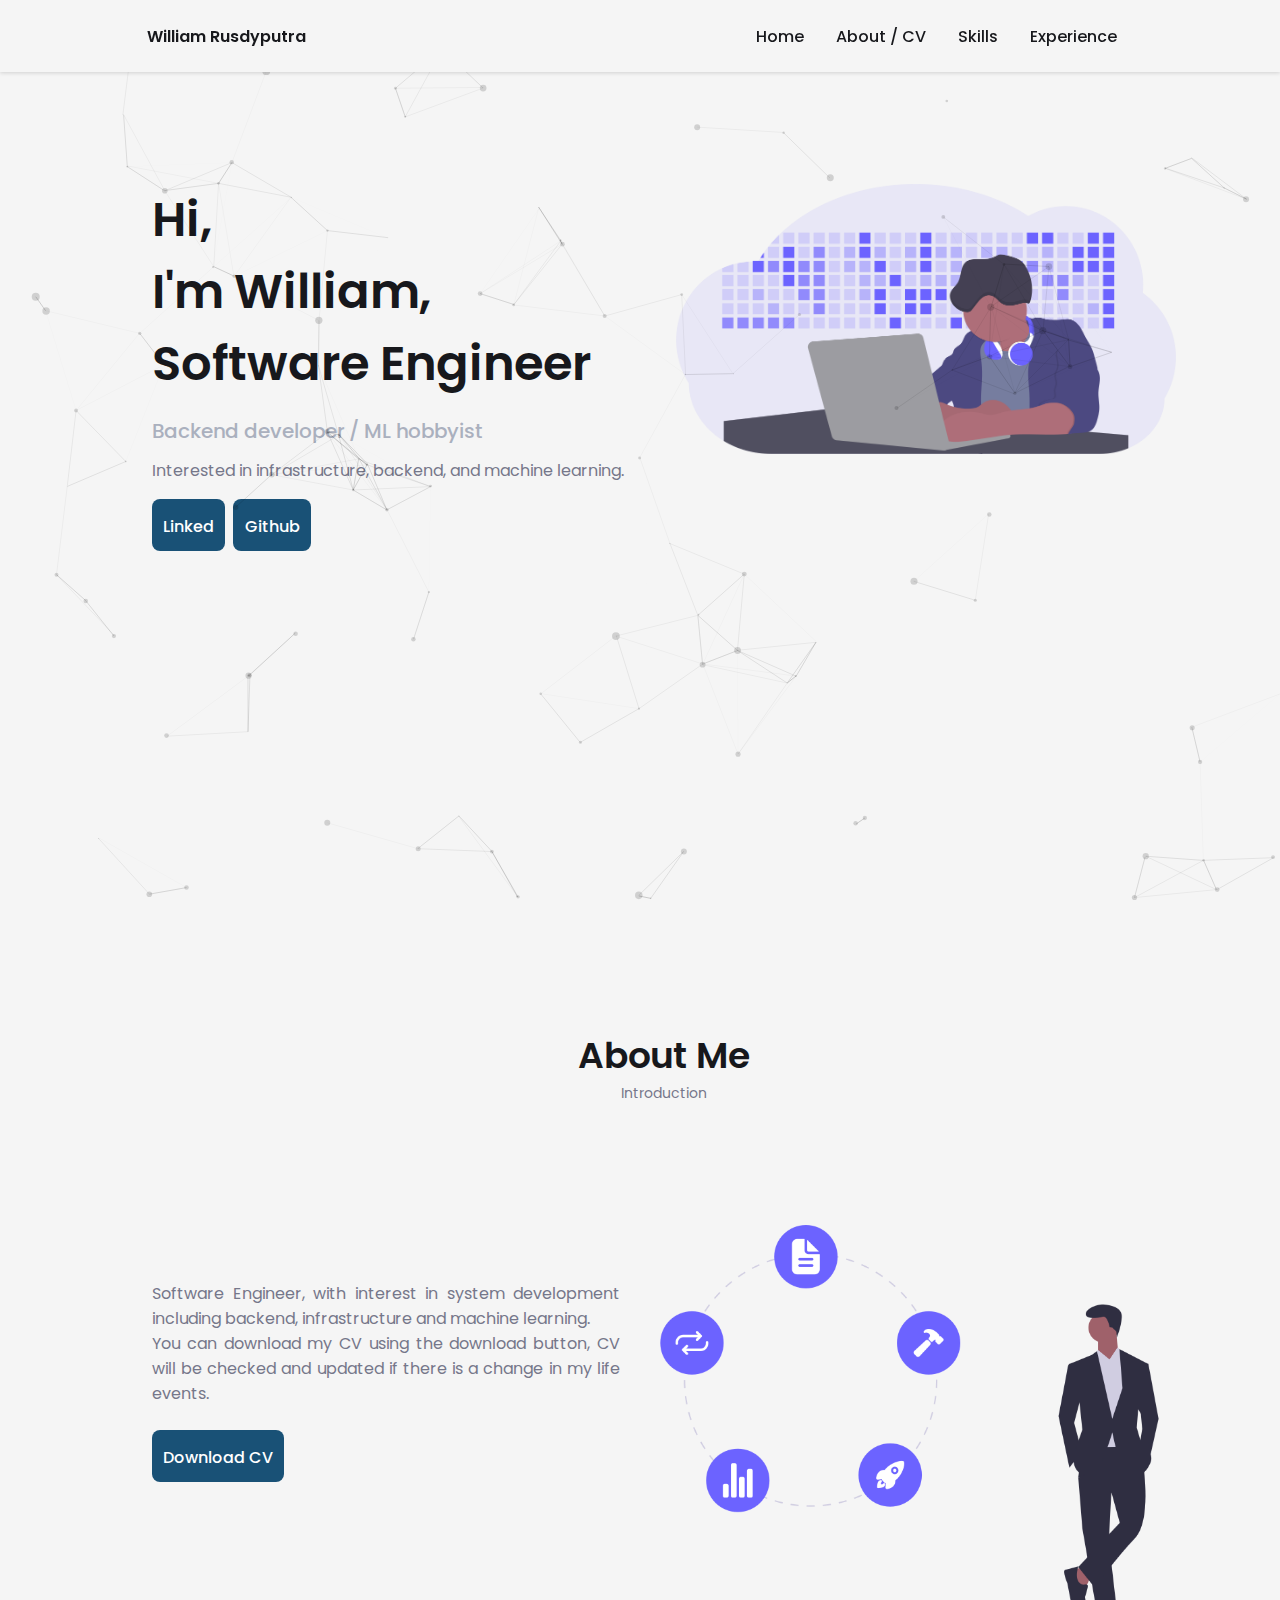
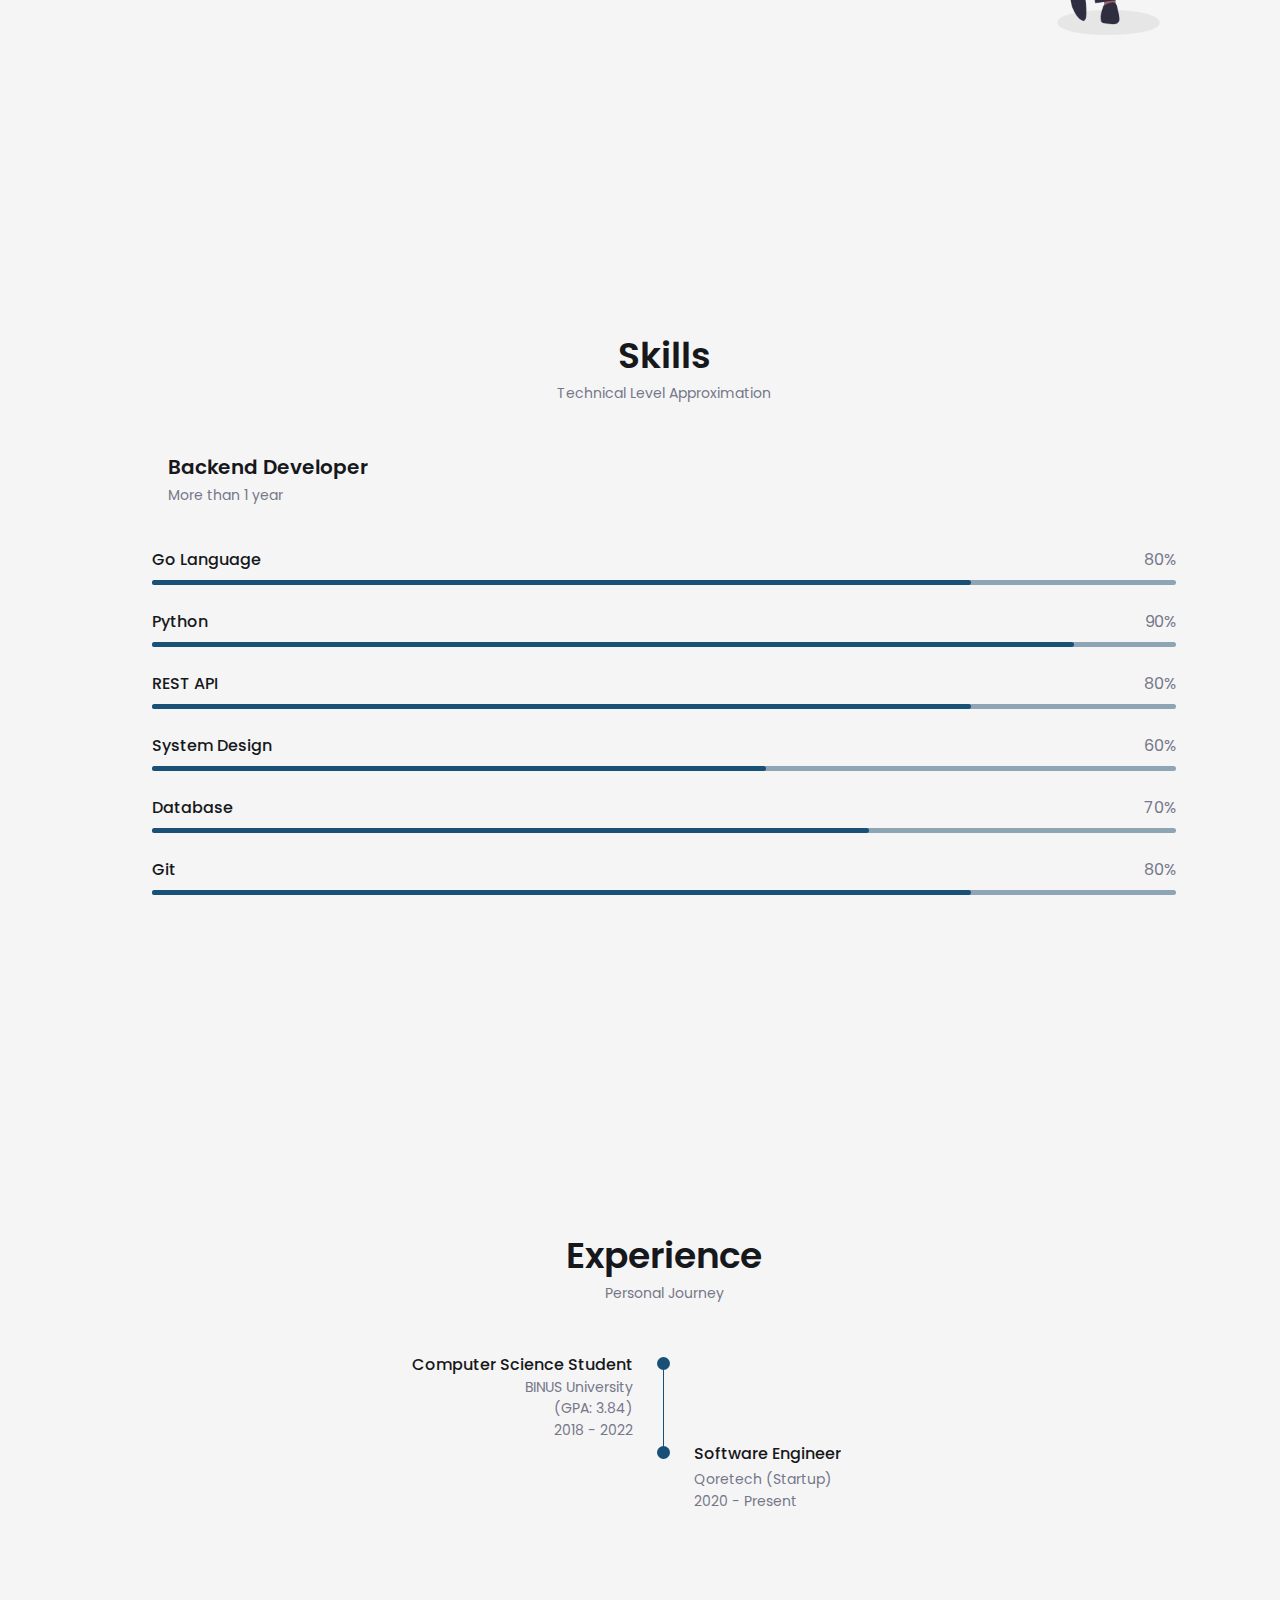
==== index.html @ f0a6cffb "add particle js" ====
<!DOCTYPE html>
    <html lang="en">
    <head>
        <meta charset="UTF-8">
        <meta name="viewport" content="width=device-width, initial-scale=1.0">

        <link rel="stylesheet" href="https://unicons.iconscout.com/release/v4.0.0/css/line.css">
        <link rel="stylesheet" href="assets/css/swiper-bundle.min.css">
        <link rel="stylesheet" href="assets/css/styles.css">
        <link rel="icon" href="assets/img/logo.png">

        <title> William Rusdyputra </title>
    </head>
    <body>
        <div id="particles-js"></div>
        <header class="header" id="header">
            <nav class="nav container">
                <a href="#" class="nav_logo"> William Rusdyputra </a>

                <div class="nav_menu" id="nav-menu">
                    <ul class="nav_list grid">
                        <li class="nav_item">
                            <a href="#home" class="nav_link">
                                <i class="uil uil-estate nav_icon"></i> Home
                            </a>
                        </li>
                        <li class="nav_item">
                            <a href="#about" class="nav_link">
                                <i class="uil uil-book-reader nav_icon"></i> About / CV
                            </a>
                        </li>
                        <li class="nav_item">
                            <a href="#skills" class="nav_link">
                                <i class="uil uil-brain nav_icon"></i> Skills
                            </a>
                        </li>
                        <li class="nav_item">
                            <a href="#experience" class="nav_link">
                                <i class="uil uil-bag-alt nav_icon"></i> Experience
                            </a>
                        </li>
                    </ul>

                    <i class="uil uil-multiply nav_close" id="nav-close"></i>

                </div>
                
                <div class="nav_buttons">
                    <div class="nav_toggle" id="nav-toggle">
                        <i class="uil uil-bars"></i>
                    </div>
                </div>

            </nav>
        </header>

        <main class="main">
            <section class="home section" id="home">
                <div class="home_container container grid">
                    <div class="home_content">
                        <div class="home_data">
                            <div class="home_image">
                                <img src="assets/img/home.png" />
                            </div>
                            <div class="home_detail">
                                <h1 class="home_title"> Hi, <br> I'm William, <br> Software Engineer </h1>
                                <h5 class="home_subtitle" id="home-title"> Backend developer / ML hobbyist </h5>
                                <p class="home_description">
                                    Interested in infrastructure, backend, and machine learning.
                                </p>
                                <div class="home_social">
                                    <a href="https://www.linkedin.com/in/william-rusdyputra-614788164/" target="_blank" class="button button--flex">
                                        Linked <i class="uil uil-linkedin button_icon"></i>
                                    </a>
                                    <a href="https://github.com/WilliamRusdyputra" target="_blank" class="button button--flex">
                                        Github <i class="uil uil-github button_icon"></i>
                                    </a>
                                </div>
                            </div>
                        </div>

                        
                    </div>
                </div>      
            </section>

            <section class="about section" id="about">
                <h2 class="section_title"> About Me </h2>
                <span class="section_subtitle"> Introduction </span>
                <div class="about_container container grid">
                    <div class="about_data">
                        <div class="about_img">
                            <img src="assets/img/about.png" />
                        </div>
                        <div class="about_detail">
                            <p class="about_description">
                                Software Engineer, with interest in system development 
                                including backend, infrastructure and machine learning. <br>
                                You can download my CV using the download button, CV 
                                will be checked and updated if there is a change in my life events.
                            </p>
                            <div class="about_button">
                                <a download="" href="assets/pdf/cv-william-rusdyputra.pdf" class="button button--flex">
                                    Download CV <i class="uil uil-file-download-alt button_icon"></i>
                                </a>
                            </div>
                        </div>
                    </div>
                </div>
            </section>

            <section class="skills section" id="skills">
                <h2 class="section_title"> Skills </h2>
                <span class="section_subtitle"> Technical Level Approximation </span>

                <div class="skills_container container grid">
                    <div>
                        <div class="skills_content">
                            <div class="skills_header">
                                <i class="uil uil-brackets-curly skills_icon"></i>

                                <div>
                                    <h1 class="skills_title"> Backend Developer </h1>
                                    <span class="skills_subtitle"> More than 1 year </span>
                                </div>
                            </div>

                            <div class="skills_list grid">
                                <div class="skills_data">
                                    <div class="skills_titles">
                                        <h3 class="skills_name"> Go Language </h3>
                                        <span class="skills_number"> 80% </span>
                                    </div>
                                    <div class="skills_bar">
                                        <span class="skills_percentage skills_go"></span>
                                    </div>
                                </div>
                                <div class="skills_data">
                                    <div class="skills_titles">
                                        <h3 class="skills_name"> Python </h3>
                                        <span class="skills_number"> 90% </span>
                                    </div>
                                    <div class="skills_bar">
                                        <span class="skills_percentage skills_python"></span>
                                    </div>
                                </div>
                                <div class="skills_data">
                                    <div class="skills_titles">
                                        <h3 class="skills_name"> REST API </h3>
                                        <span class="skills_number"> 80% </span>
                                    </div>
                                    <div class="skills_bar">
                                        <span class="skills_percentage skills_rest-api"></span>
                                    </div>
                                </div>
                                <div class="skills_data">
                                    <div class="skills_titles">
                                        <h3 class="skills_name"> System Design </h3>
                                        <span class="skills_number"> 60% </span>
                                    </div>
                                    <div class="skills_bar">
                                        <span class="skills_percentage skills_system-design"></span>
                                    </div>
                                </div>
                                <div class="skills_data">
                                    <div class="skills_titles">
                                        <h3 class="skills_name"> Database </h3>
                                        <span class="skills_number"> 70% </span>
                                    </div>
                                    <div class="skills_bar">
                                        <span class="skills_percentage skills_database"></span>
                                    </div>
                                </div>
                                <div class="skills_data">
                                    <div class="skills_titles">
                                        <h3 class="skills_name"> Git </h3>
                                        <span class="skills_number"> 80% </span>
                                    </div>
                                    <div class="skills_bar">
                                        <span class="skills_percentage skills_git"></span>
                                    </div>
                                </div>
                            </div>
                        </div>
                    </div>
                </div>

            </section>

            <section class="experience section" id="experience">
                <h2 class="section_title"> Experience </h2>
                <span class="section_subtitle"> Personal Journey </span>

                <div class="experience_container container">
                    <div class="experience_sections">
                        <div class="experience_content">
                            <div class="experience_data">
                                <div class="experience_detail">
                                    <h3 class="experience_title"> Computer Science Student </h3>
                                    <span class="experience_subtitle"> BINUS University <br> (GPA: 3.84) </span>
                                    <div class="experience_calendar">
                                        <i class="uil uil-calendar-alt"></i>
                                        2018 - 2022
                                    </div>
                                </div>

                                <div>
                                    <span class="experience_rounder"></span>
                                    <span class="experience_line"></span>
                                </div>
                            </div>

                            <div class="experience_data">
                                <div></div>

                                <div>
                                    <span class="experience_rounder"></span>
                                    <!-- <span class="experience_line"></span> -->
                                </div>

                                <div>
                                    <h3 class="experience_title"> Software Engineer </h3>
                                    <span class="experience_subtitle"> Qoretech (Startup) </span>
                                    <div class="experience_calendar">
                                        <i class="uil uil-calendar-alt"></i>
                                        2020 - Present
                                    </div>
                                </div>
                            </div>

                        </div>
                    </div>
                </div>
            </section>

            <!-- <section class="project section">
                <!-- TO DO -->
            <!-- </section> -->
        </main>
        
        <a href="#" class="scrollup" id="scroll-up">
            <i class="uil uil-arrow-up scrollup_icon"></i>
        </a>
        

        <!-- <script src="assets/js/swiper-bundle.min.js"></script> -->
        <script src="assets/js/particles.js"></script>
        <script src="assets/js/main.js"></script>
        <script src="assets/js/app.js"></script>
    </body>
</html>
---- assets/css/styles.css ----
@import url('https://fonts.googleapis.com/css2?family=Poppins:wght@400;500;600&display=swap');


:root {
    --header-height: 3rem;

    --hue-color: 235; 
    --first-color: hsl(204, 65%, 28%);
    --first-color-second: hsl(235, 10%, 5%);
    --first-color-alt: hsl(203, 21%, 63%);
    --title-color: hsl(235, 8%, 10%);;
    --text-color: hsl(235, 8%, 50%);
    --text-color-light: hsl(235, 8%, 50%);;
    --input-color: hsl(235, 70%, 50%);
    --body-color: whitesmoke;
    --container-color: hsl(246, 15%, 80%);

    --body-font: 'Poppins', sans-serif;
    --big-font-size: 2rem;
    --h1-font-size: 1.5rem;
    --h2-font-size: 1.25rem;
    --h3-font-size: 1.125rem;
    --normal-font-size: .950rem;
    --small-font-size: .800rem;
    --smaller-font-size: .1rem;
    --font-medium: 500;
    --font-semi-bold: 600;

    --mb-0-25: .25rem;
    --mb-0-5: .5rem;
    --mb-0-75: .75rem;
    --mb-1: 1rem;
    --mb-1-5: 1.5rem;
    --mb-2: 2rem;
    --mb-2-5: 2.5rem;
    --mb-3: 3rem;

    --z-tooltip: 10;
    --z-fixed: 100;
    --z-modal: 1000;
}

@media screen and (min-width: 968px) {
    :root {
        --big-font-size: 3rem;
        --h1-font-size: 2.25rem;
        --h2-font-size: 1.5rem;
        --h3-font-size: 1.25rem;
        --normal-font-size: 1rem;
        --small-font-size: .875rem;
        --smaller-font-size: .810rem;
    }
}

/*==================== BASE ====================*/
* {
    box-sizing: border-box;
    padding: 0;
    margin: 0;
}

html {
    scroll-behavior: smooth;
}

body {
    margin: 0 0 var(--header-height) 0;
    font-family: var(--body-font);
    font-size: var(--normal-font-size);
    background-color: var(--body-color);
    color: var(--text-color);
}

#particles-js {
    height: 100%;
    width: 100%;
    position: fixed;
}

h1, h2, h3, h4 {
    color: var(--title-color);
    font-weight: var(--font-semi-bold);
}

ul {
    list-style: none;
}

a {
    text-decoration: none;
}

img {
    max-width: 100%;
    height: auto;
}

.home_image {
    display: table;
    margin: 0 auto;
    padding-bottom: 2rem;
}

.section {
    padding: 2rem 0 4rem;
}

.section_title {
    font-size: var(--h1-font-size);
}

.section_subtitle {
    display: block;
    font-size: var(--small-font-size);
    margin-bottom: var(--mb-3);
}

.section_title, .section_subtitle {
    text-align: center;
}

.scroll-header {
    box-shadow: 0 -1px 4px rgba(0, 0, 0, .15);
}

/*==================== LAYOUT ====================*/
.container {
    max-width: 768px;
    margin-left: var(--mb-1-5);
    margin-right: var(--mb-1-5);
}

.grid {
    display: grid;
    gap: 1.5rem;
}

.header {
    width: 100%;
    position: fixed;
    bottom: 0;
    left: 0;
    z-index: var(--z-fixed);
    background-color: var(--body-color);
}

/*==================== NAV ====================*/
.nav {
    max-width: 968px;
    height: var(--header-height);
    display: flex;
    justify-content: space-between;
    align-items: center;
}

.nav_logo, .nav_toggle {
    color: var(--title-color);
    font-weight: var(--font-semi-bold);
}

.nav_logo:hover {
    color: var(--first-color);
}

.nav_toggle {
    font-size: 1.1rem;
    cursor: pointer;
}

.nav_toggle:hover {
    color: var(--first-color);
}

@media screen and (max-width: 767px) {
    .nav_menu {
        position: fixed;
        bottom: -100%;
        left: 0;
        width: 100%;
        background-color: var(--body-color);
        padding: 2rem 1.5rem 4rem;
        box-shadow: 0 -1px 4px rgba(0, 0, 0, .15);
        border-radius: 1.5rem 1.5rem 0 0;
        transition: .3s;
    }
}

.nav_link {
    display: flex;
    flex-direction: column;
    align-items: center;
    font-size: var(--normal-font-size);
    color: var(--title-color);
    font-weight: var(--font-medium);
}

.nav_link:hover {
    color: var(--first-color);
}

.nav_list {
    grid-template-columns: repeat(3, 1fr);
    gap: 1.2rem;
}

.nav_icon {
    font-size: 1.2rem;
}

.nav_close {
    position: absolute;
    right: 1.3rem;
    bottom: 1.5rem;
    font-size: 1.5rem;
    cursor: pointer;
    color: var(--title-color);
}

.nav_close:hover {
    color: var(--first-color);
}

.show-menu {
    bottom: 0;
}

/* Active link */


/* Change background header */


/*==================== HOME ====================*/
.home_container {
    gap: 1rem;
}

.home_content {
    grid-template-columns: .5fr 3fr;
    padding-top: 2.5rem;
}

.home_social {
    padding-top: 1rem;
}

.home_social-icon {
    font-size: 1.25rem;
    padding-right: .5rem;
}

.home_data {
    grid-column: 1/3;
}

.home_title {
    font-size: var(--big-font-size);
}

.home_subtitle {
    font-size: var(--h3-font-size);
    color: var(--text-color);
    font-weight: var(--font-medium);
    margin-bottom: var(--mb-0-75);
}

#home-title {
    padding-top: 1rem;
    color: rgb(170, 176, 190);
}

/*==================== BUTTONS ====================*/
.button {
    display: inline-block;
    background-color: var(--first-color);
    color: white;
    padding: .7rem;
    margin-right: .25rem;
    border-radius: .5rem;
    font-weight: var(--font-medium);
}

.button:hover {
    background-color: var(--first-color-alt);
}

.button_icon {
    font-size: 1.25rem;
}

/*==================== ABOUT ====================*/
.about_img {
    width: 300px;
    display: table;
    margin: 0 auto;
}

.about_description {
    text-align: justify;
    margin-top: var(--mb-1);
    margin-bottom: var(--mb-0-5);
}

.about_button {
    padding-top: 1rem;
}

/*==================== SKILLS ====================*/
.skills_container {
    row-gap: 0;
    margin-bottom: var(--mb-2-5);
}

.skills_header {
    display: flex;
    align-items: center;
    margin-bottom: var(--mb-2-5);
    cursor: pointer;
}

.skills_icon {
    margin-right: var(--mb-1);
    font-size: 2rem;
    color: var(--first-color);
}

.skills_title {
    font-size: var(--h3-font-size);
}

.skills_subtitle {
    font-size: var(--small-font-size);
    color: var(--text-color-light);
}

.skills_titles {
    display: flex;
    justify-content: space-between;
    margin-bottom: var(--mb-0-5);
}

.skills_name {
    font-size: var(--normal-font-size);
    font-weight: var(--font-medium);
}

.skills_bar, .skills_percentage {
    height: 5px;
    border-radius: .25rem;
}

.skills_bar {
    background-color: var(--first-color-alt);
}

.skills_percentage {
    display: block;
    background-color: var(--first-color);
}

.skills_go {
    width: 80%;
}

.skills_python {
    width: 90%;
}

.skills_rest-api {
    width: 80%;
}

.skills_system-design {
    width: 60%;
}

.skills_database {
    width: 70%;
}

.skills_git {
    width: 80%;
}

/*==================== EXPERIENCE ====================*/
.experience_data {
    display: grid;
    grid-template-columns: 1fr max-content 1fr;
    column-gap: 1.5rem;
}

.experience_title {
    font-size: var(--normal-font-size);
    font-weight: var(--font-medium);
}

.experience_subtitle {
    display: inline-block;
    font-size: var(--small-font-size);
    /* margin-bottom: var(--mb-1); */
}

.experience_calendar {
    color: var(--text-color-light);
    font-size: var(--small-font-size);
}

.experience_detail {
    text-align: right;
}

.experience_rounder {
    display: inline-block;
    width: 13px;
    height: 13px;
    background-color: var(--first-color);
    border-radius: 50%;
}

.experience_line {
    display: block;
    width: 1px;
    height: 100%;
    background-color: var(--first-color);
    transform: translate(6px, -7px);
}

/*========== SCROLL UP ==========*/
.scrollup {
    position: fixed;
    right: 1rem;
    bottom: -20%;
    background-color: var(--first-color);
    opacity: .5;
    padding: 0 .3rem;
    border-radius: .4rem;
    z-index: var(--z-tooltip);
    transition: .4s;
}

.scrollup:hover {
    opacity: .75;
}

.scrollup_icon {
    font-size: 1.5rem;
    color: white;
}

.show-scroll {
    bottom: 5rem;
}

/*==================== MEDIA QUERIES ====================*/
/* For small devices */
@media screen and (max-width: 350px) {
    .container {
        margin-left: var(--mb-1);
        margin-right: var(--mb-1);
    }

    .nav_menu {
        padding: 2rem .25rem 4rem;
    }

    .nav_list {
        column-gap: 0;
    }

    .home_content {
        grid-template-columns: .25fr 3fr;
    }
}

/* For medium devices */
@media screen and (min-width: 568px) {
    .home_content {
        grid-template-columns: max-content 1fr 1fr;
    }

    .home_data {
        display: flex;
    }

    .home_detail {
        flex: 1;
    }

    .home_image {
        order: 2;
        width: 300px;
    }

    .about_data {
        display: flex;
    }

    .about_detail {
        flex: 1;
        padding-right: 2.5rem;
    }

    .about_img {
        order: 2;
        width: 300px;
        margin-right: 1rem;
    }

    .experience_sections {
        display: grid;
        grid-template-columns: .6fr;
        justify-content: center;
    }
}

@media screen and (min-width: 768px) {
    .container {
        max-width: 80%;
        margin-left: auto;
        margin-right: auto;
    }

    body {
        margin: 0;
    }

    .section {
        padding: 6rem 0 0;
        height: 100vh;
        width: 100vw;
    }

    .section_title {
        padding-top: 2rem;
    }

    .about_container {
        display: flex;
        align-items: center;
        justify-content: center;
        height: 70%;
        width: 100%;
    }

    .about_content {
        display: flex;
        align-items: center;
        justify-content: center;
        height: 100%;
        width: 100%;
    }

    .about_detail {
        padding-top: 2.5rem;
    }

    .about_data {
        width: 100%;
    }

    .about_img {
        width: 500px;
    }

    .header {
        top: 0;
        box-shadow: 0 1px 4px rgba(0, 0, 0, .15);
        bottom: initial;
    }

    .header, .main {
        padding: 0 1.5rem;
    }

    .nav {
        height: calc(var(--header-height) + 1.5rem);
        column-gap: 1rem;
    }

    .nav_icon, .nav_close, .nav_toggle {
        display: none;
    }

    .nav_list {
        display: flex;
        column-gap: 2rem;
    }

    .nav_menu {
        margin-left: auto;
    }

    .home_container {
        row-gap: 5rem;
    }

    .home_content {
        padding-top: 5.5rem;
        column-gap: 2rem;
    }

    .home_image {
        width: 500px;
    }
}

/* For large devices */
@media screen and (min-width: 1580px) {
    .container {
        max-width: 80%;
        margin-left: auto;
        margin-right: auto;
    }

    .home_container {
        display: flex;
        align-items: center;
        justify-content: center;
        height: 100%;
        width: 100%;
    }

    .home_content {
        display: flex;
        align-items: center;
        justify-content: center;
        height: 100%;
        width: 100%;
    }

    .home_data {
        width: 100%;
    }

    .about_container {
        display: flex;
        align-items: center;
        justify-content: center;
        height: 70%;
        width: 100%;
    }

    .about_content {
        display: flex;
        align-items: center;
        justify-content: center;
        height: 100%;
        width: 100%;
    }

    .about_data {
        width: 100%;
    }

    .about_detail {
        padding-top: 4rem;
    }

    .section {
        height: 100vh;
        width: 100vw;
    }

    .section_title {
        padding-top: 4.5rem;
    }

    .header, .main {
        padding: 0;
    }

    .home_content {
        grid-template-columns: max-content;
        padding-top: 2.5rem;
    }

    .home_image {
        width: 700px;
    }

    .about_img {
        width: 500px;
    }

    .header {
        box-shadow: 0 1px 4px rgba(0, 0, 0, .15);
    }
}
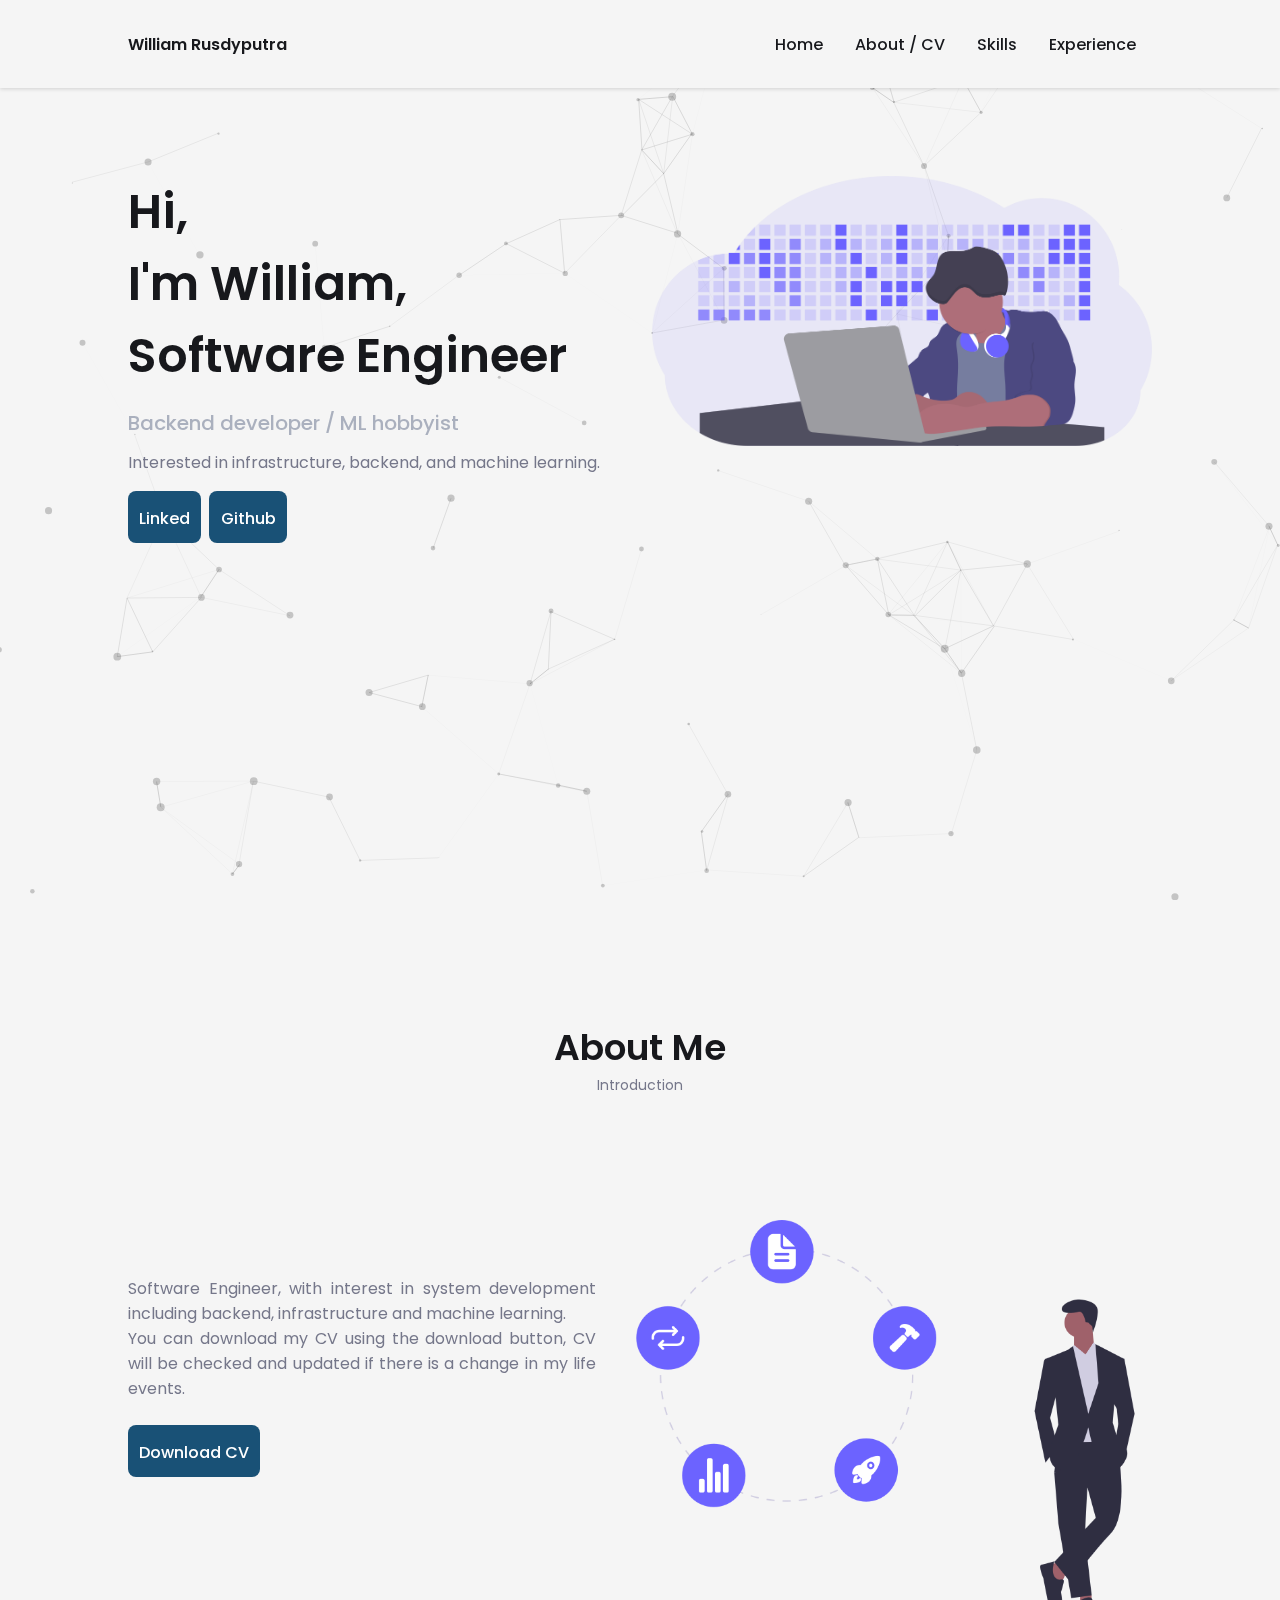
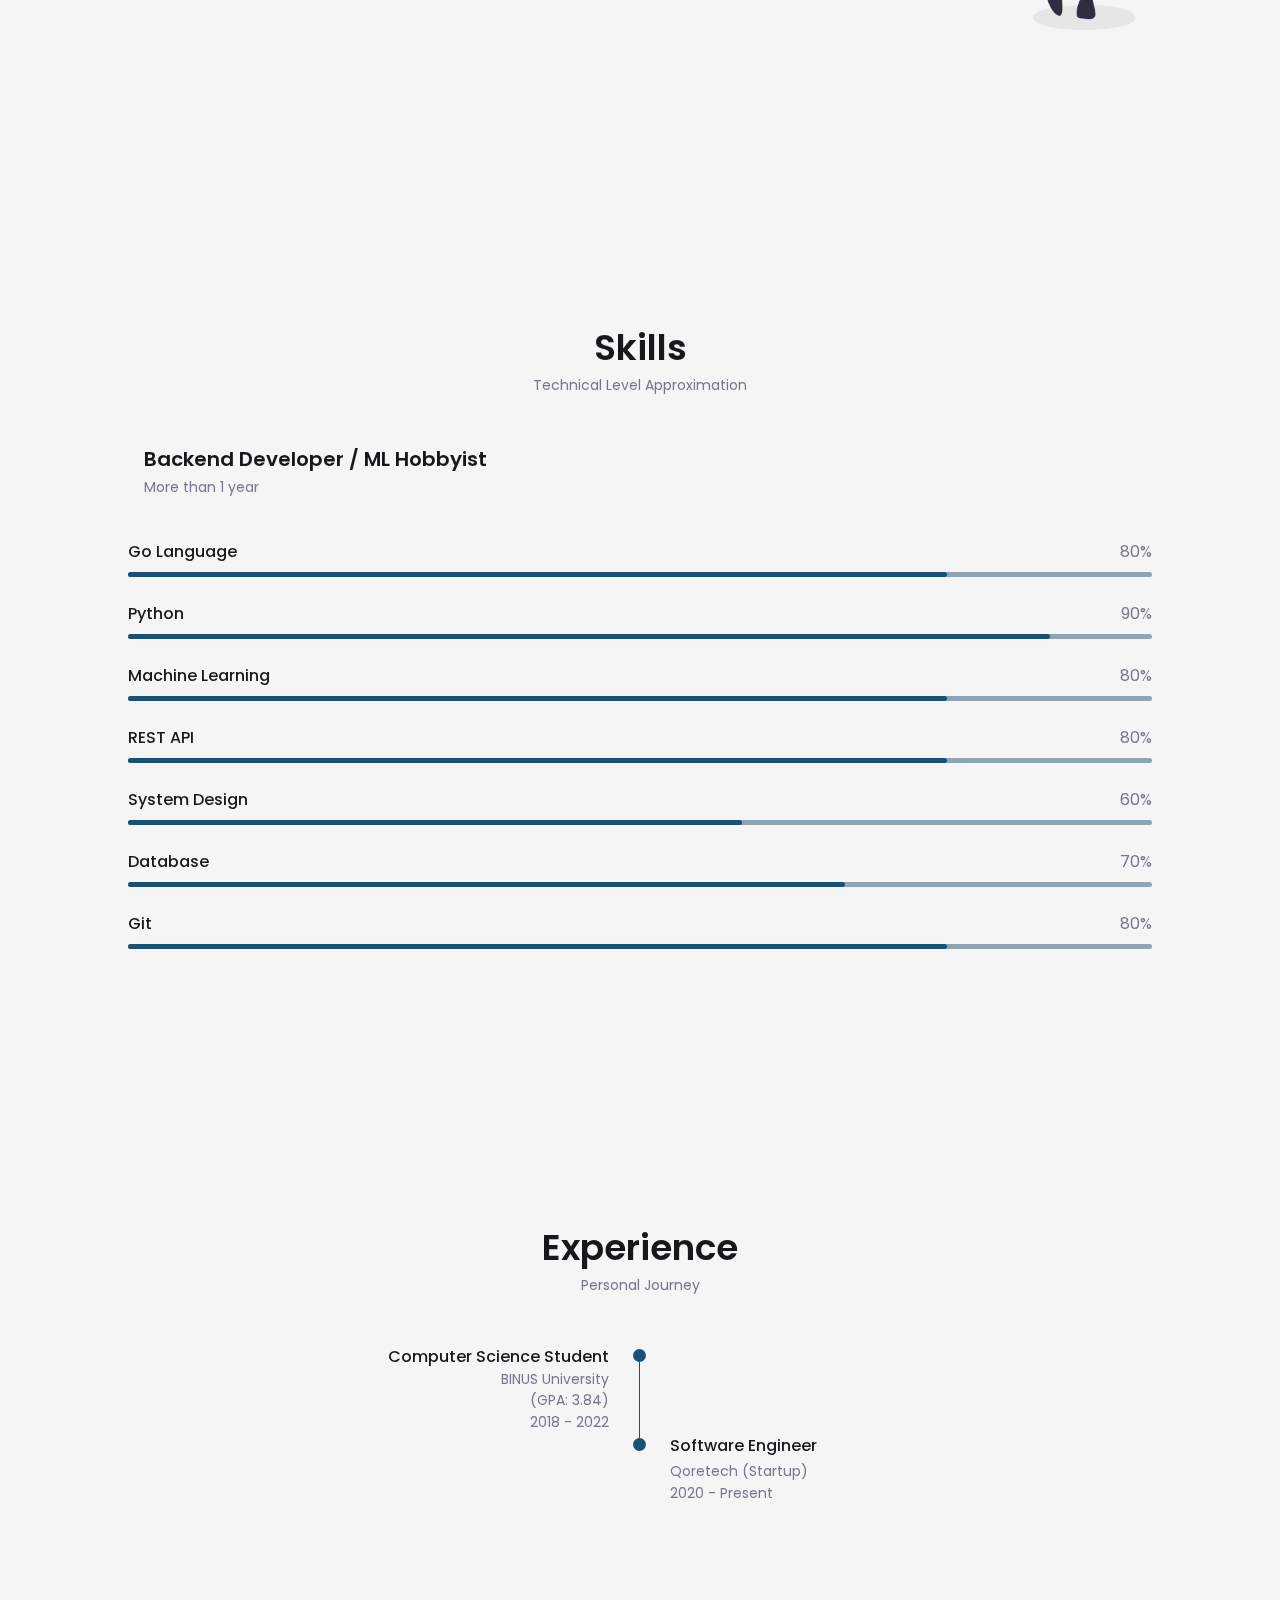
==== commit fb2a5791: "add skills" ====
--- a/index.html
+++ b/index.html
@@ -120,7 +120,7 @@
                                 <i class="uil uil-brackets-curly skills_icon"></i>
 
                                 <div>
-                                    <h1 class="skills_title"> Backend Developer </h1>
+                                    <h1 class="skills_title"> Backend Developer / ML Hobbyist</h1>
                                     <span class="skills_subtitle"> More than 1 year </span>
                                 </div>
                             </div>
@@ -142,6 +142,15 @@
                                     </div>
                                     <div class="skills_bar">
                                         <span class="skills_percentage skills_python"></span>
+                                    </div>
+                                </div>
+                                <div class="skills_data">
+                                    <div class="skills_titles">
+                                        <h3 class="skills_name"> Machine Learning </h3>
+                                        <span class="skills_number"> 80% </span>
+                                    </div>
+                                    <div class="skills_bar">
+                                        <span class="skills_percentage skills_machine-learning"></span>
                                     </div>
                                 </div>
                                 <div class="skills_data">
--- a/assets/css/styles.css
+++ b/assets/css/styles.css
@@ -2,7 +2,7 @@
 
 
 :root {
-    --header-height: 3rem;
+    --header-height: 4rem;
 
     --hue-color: 235; 
     --first-color: hsl(204, 65%, 28%);
@@ -54,6 +54,7 @@
 
 /*==================== BASE ====================*/
 * {
+    max-width: 100%;
     box-sizing: border-box;
     padding: 0;
     margin: 0;
@@ -75,6 +76,7 @@
     height: 100%;
     width: 100%;
     position: fixed;
+    z-index: -1;
 }
 
 h1, h2, h3, h4 {
@@ -364,6 +366,10 @@
 
 .skills_python {
     width: 90%;
+}
+
+.skills_machine-learning {
+    width: 80%;
 }
 
 .skills_rest-api {
@@ -520,12 +526,8 @@
         margin-right: auto;
     }
 
-    body {
-        margin: 0;
-    }
-
     .section {
-        padding: 6rem 0 0;
+        padding: 5.5rem 0 0;
         height: 100vh;
         width: 100vw;
     }
@@ -568,9 +570,9 @@
         bottom: initial;
     }
 
-    .header, .main {
+    /* .header, .main {
         padding: 0 1.5rem;
-    }
+    } */
 
     .nav {
         height: calc(var(--header-height) + 1.5rem);
@@ -626,6 +628,7 @@
         justify-content: center;
         height: 100%;
         width: 100%;
+        padding-top: 0;
     }
 
     .home_data {
@@ -671,7 +674,6 @@
 
     .home_content {
         grid-template-columns: max-content;
-        padding-top: 2.5rem;
     }
 
     .home_image {
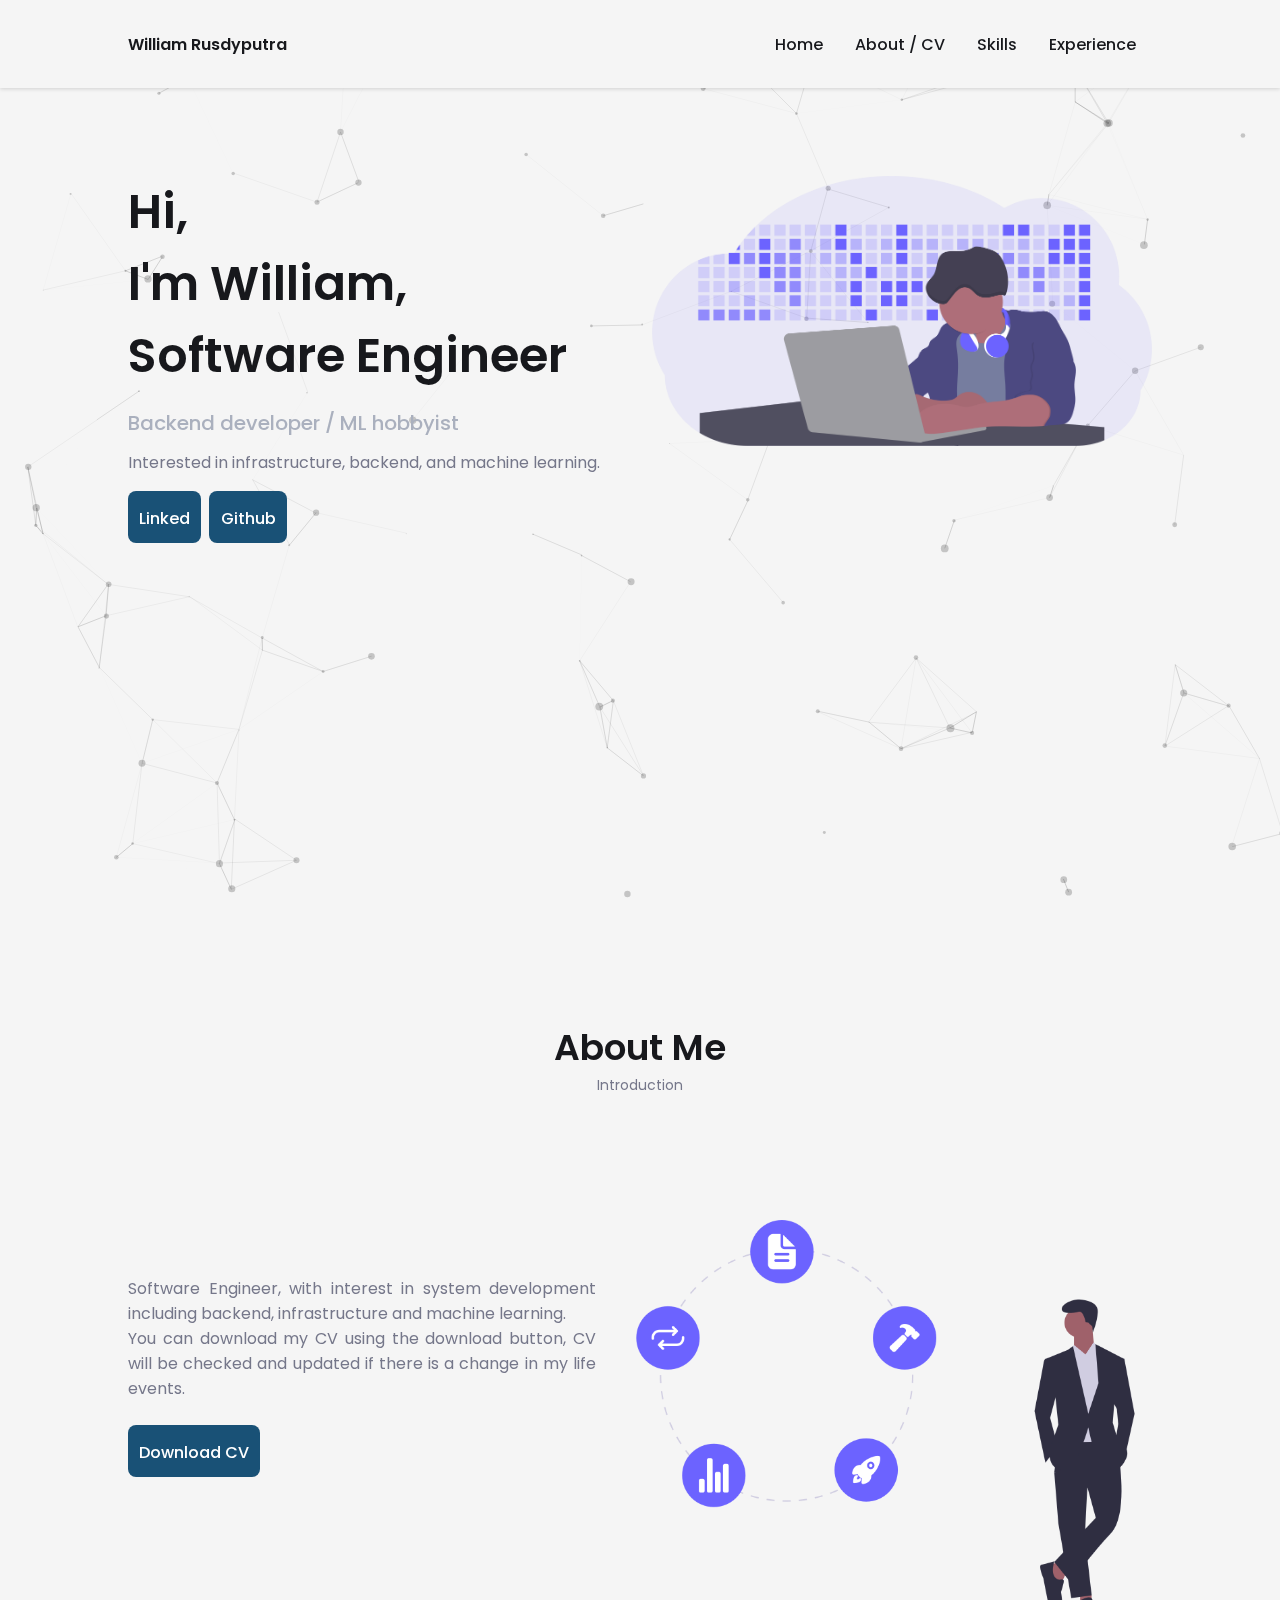
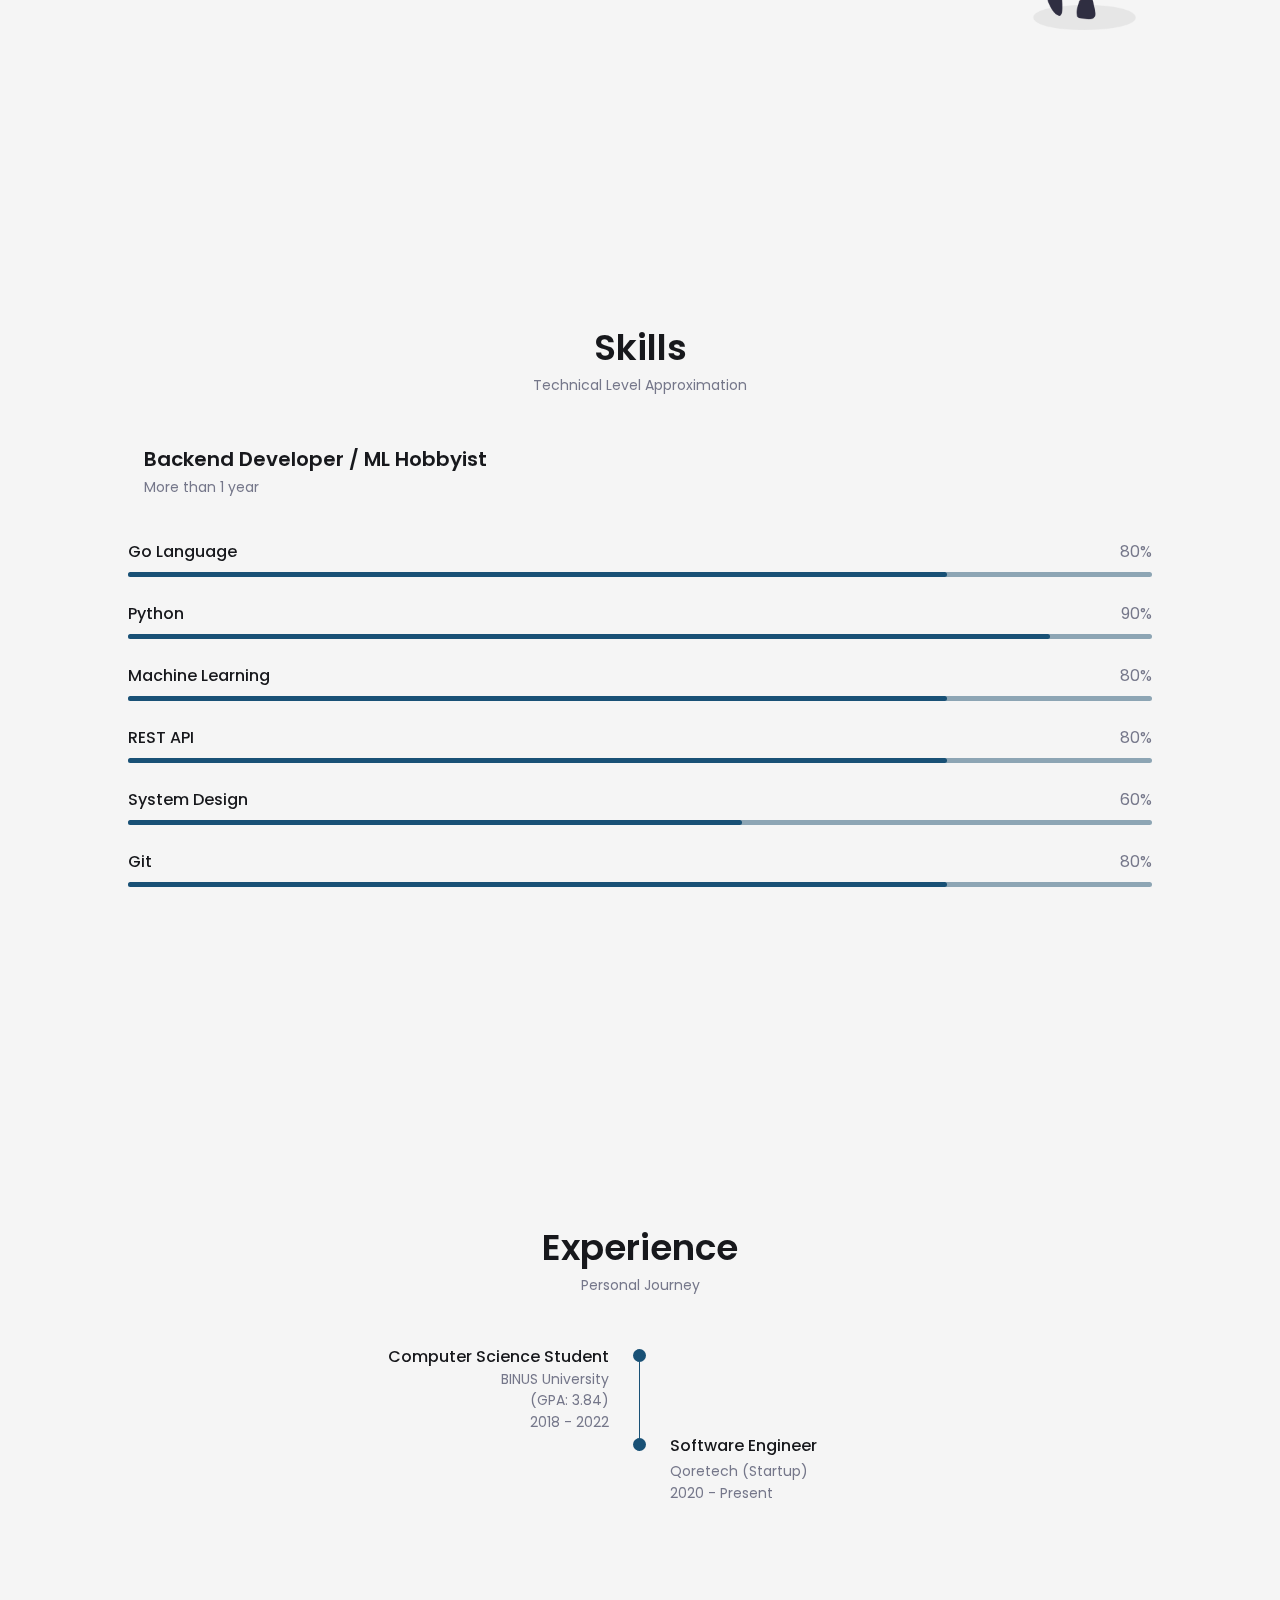
==== commit db605629: "adjust skills data" ====
--- a/index.html
+++ b/index.html
@@ -171,7 +171,7 @@
                                         <span class="skills_percentage skills_system-design"></span>
                                     </div>
                                 </div>
-                                <div class="skills_data">
+                                <!-- <div class="skills_data">
                                     <div class="skills_titles">
                                         <h3 class="skills_name"> Database </h3>
                                         <span class="skills_number"> 70% </span>
@@ -179,7 +179,7 @@
                                     <div class="skills_bar">
                                         <span class="skills_percentage skills_database"></span>
                                     </div>
-                                </div>
+                                </div> -->
                                 <div class="skills_data">
                                     <div class="skills_titles">
                                         <h3 class="skills_name"> Git </h3>
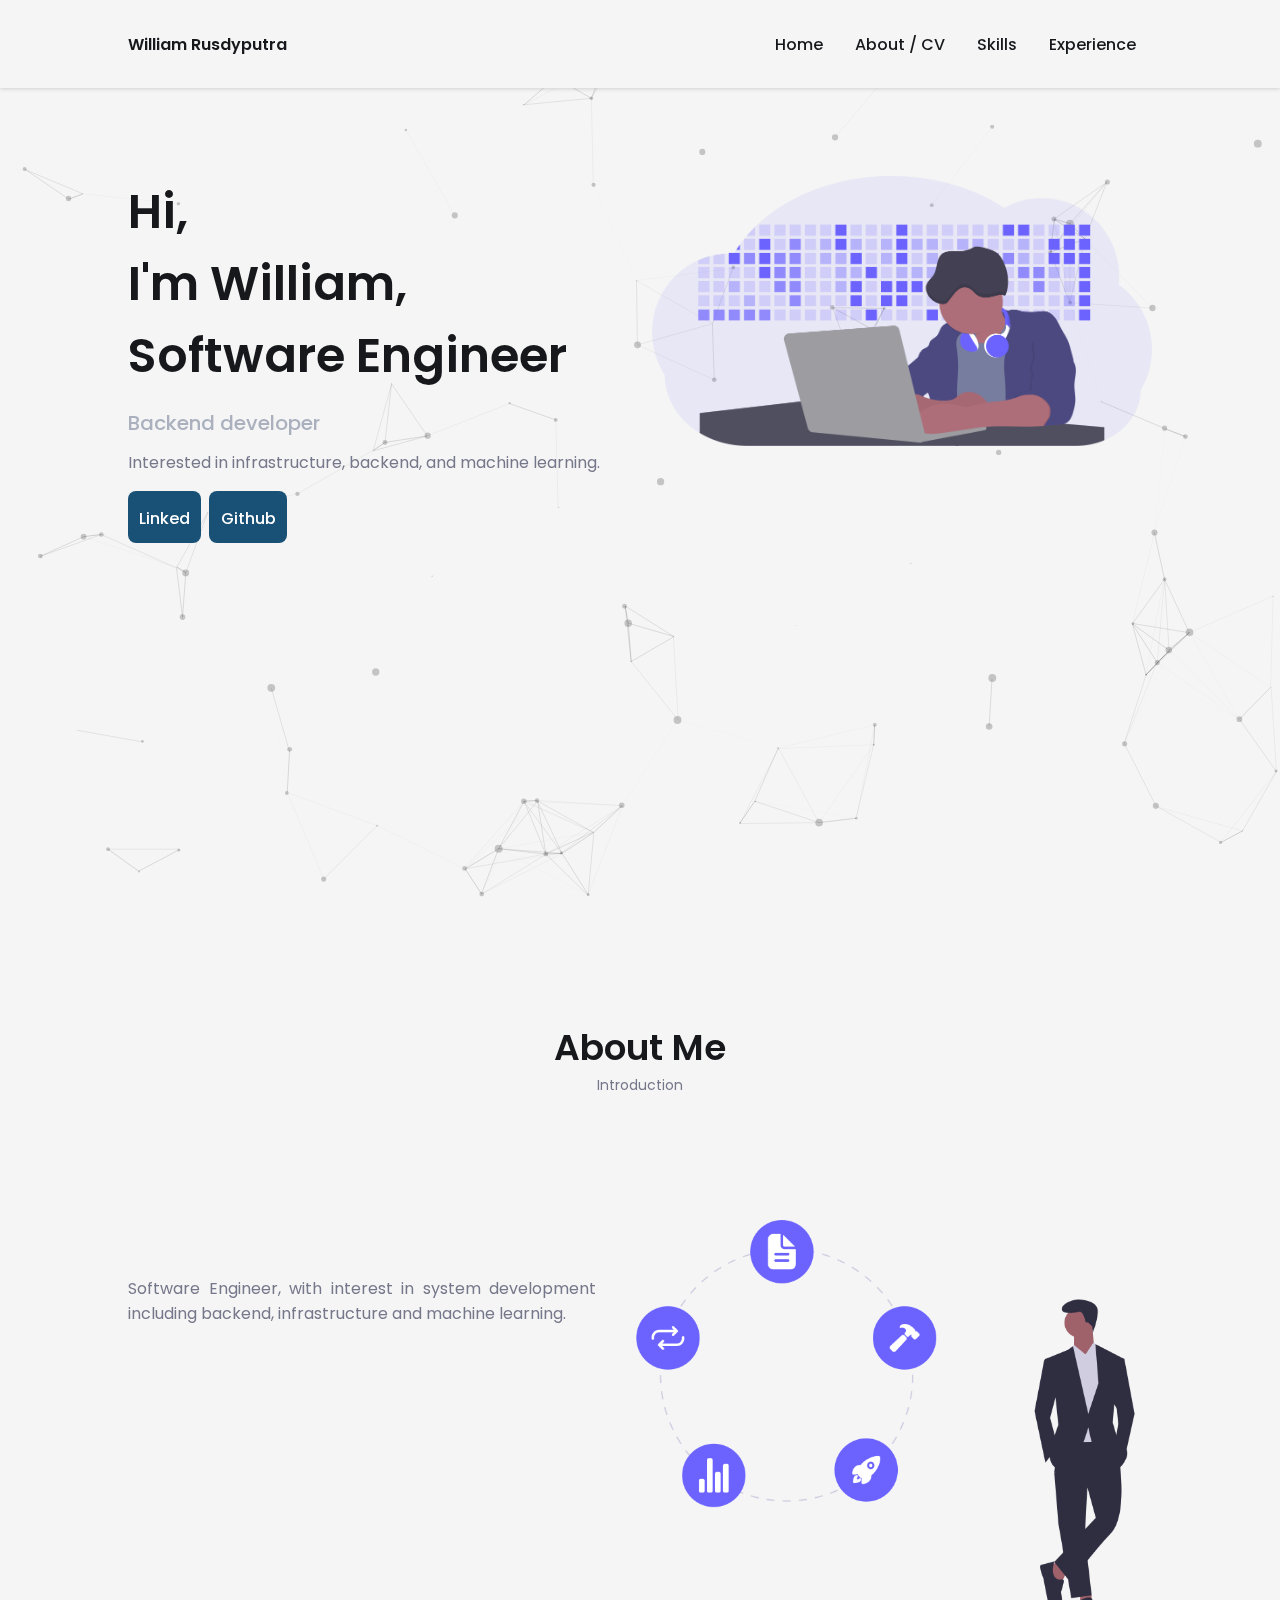
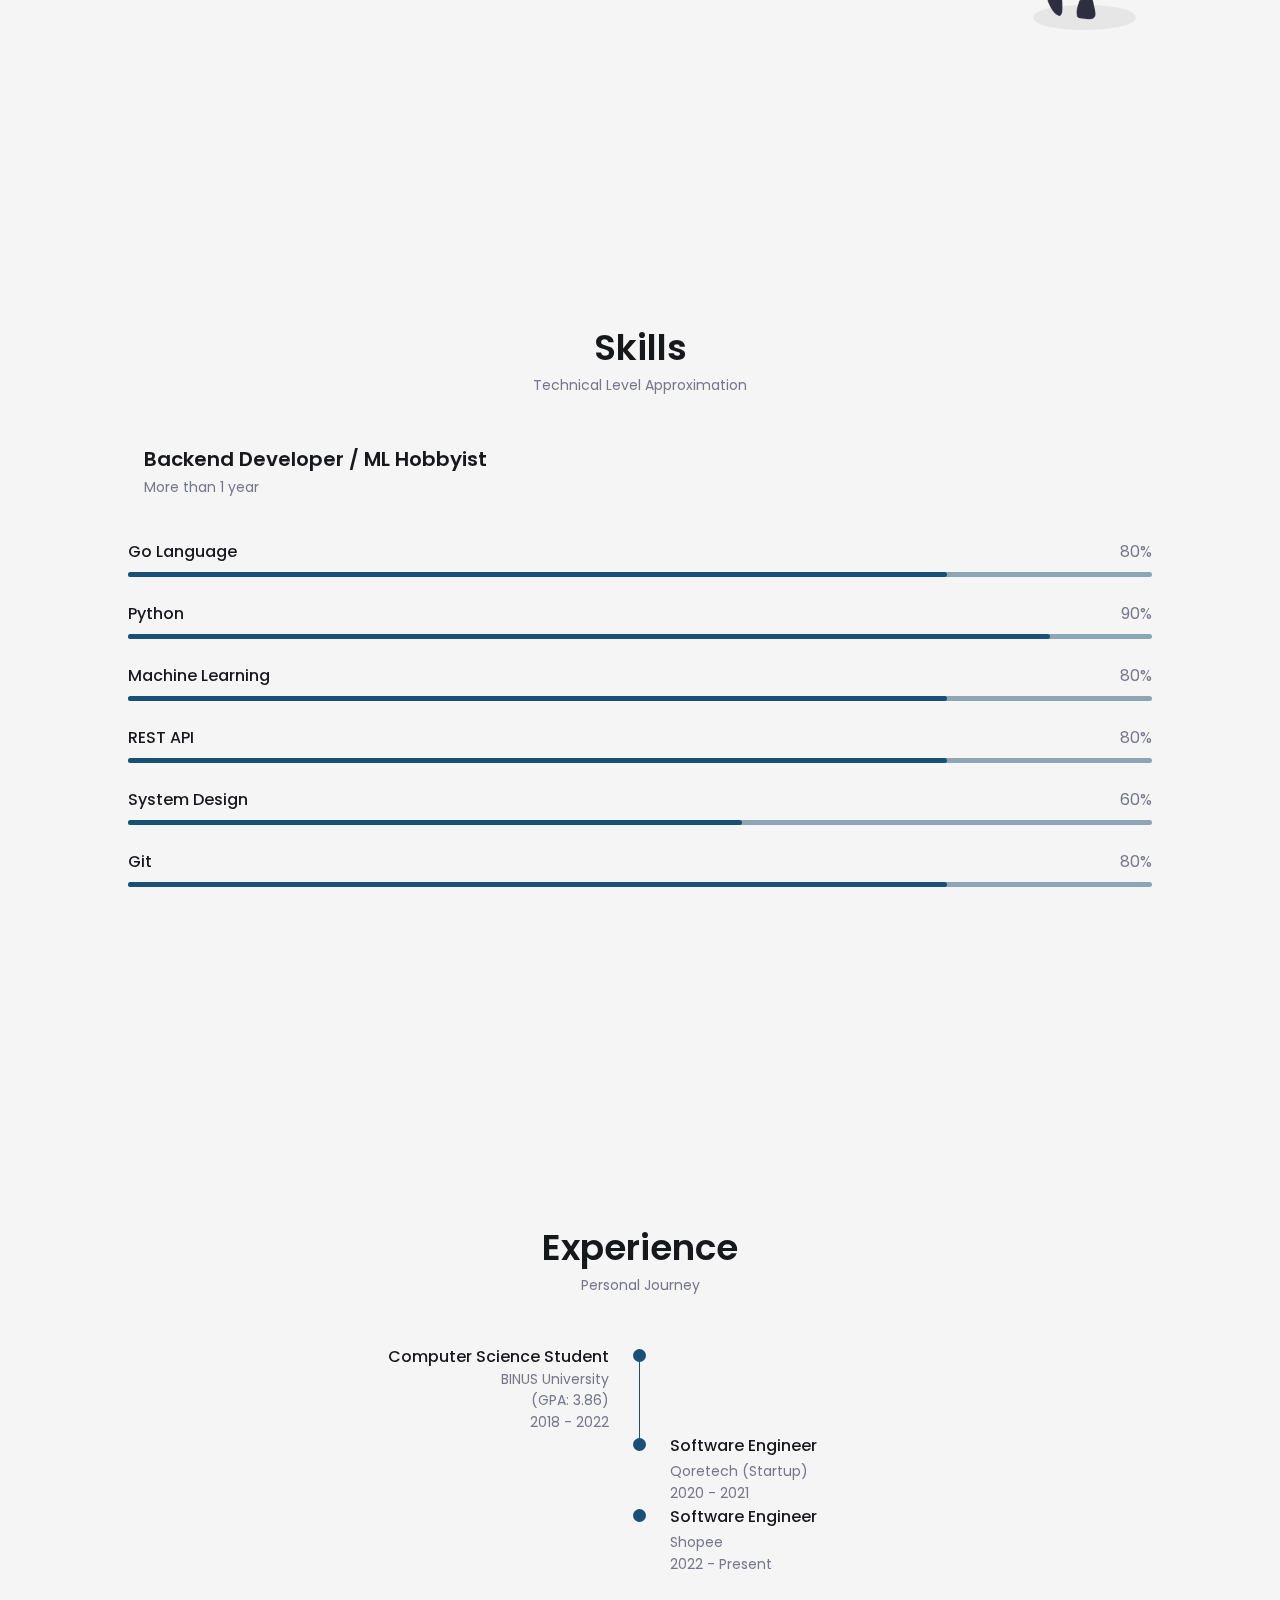
==== commit b5951dab: "info changes" ====
--- a/index.html
+++ b/index.html
@@ -64,7 +64,7 @@
                             </div>
                             <div class="home_detail">
                                 <h1 class="home_title"> Hi, <br> I'm William, <br> Software Engineer </h1>
-                                <h5 class="home_subtitle" id="home-title"> Backend developer / ML hobbyist </h5>
+                                <h5 class="home_subtitle" id="home-title"> Backend developer </h5>
                                 <p class="home_description">
                                     Interested in infrastructure, backend, and machine learning.
                                 </p>
@@ -96,13 +96,13 @@
                             <p class="about_description">
                                 Software Engineer, with interest in system development 
                                 including backend, infrastructure and machine learning. <br>
-                                You can download my CV using the download button, CV 
-                                will be checked and updated if there is a change in my life events.
+                                <!-- You can download my CV using the download button, CV 
+                                will be checked and updated if there is a change in my life events. -->
                             </p>
                             <div class="about_button">
-                                <a download="" href="assets/pdf/cv-william-rusdyputra.pdf" class="button button--flex">
+                                <!-- <a download="" href="assets/pdf/cv-william-rusdyputra.pdf" class="button button--flex">
                                     Download CV <i class="uil uil-file-download-alt button_icon"></i>
-                                </a>
+                                </a> -->
                             </div>
                         </div>
                     </div>
@@ -206,7 +206,7 @@
                             <div class="experience_data">
                                 <div class="experience_detail">
                                     <h3 class="experience_title"> Computer Science Student </h3>
-                                    <span class="experience_subtitle"> BINUS University <br> (GPA: 3.84) </span>
+                                    <span class="experience_subtitle"> BINUS University <br> (GPA: 3.86) </span>
                                     <div class="experience_calendar">
                                         <i class="uil uil-calendar-alt"></i>
                                         2018 - 2022
@@ -232,7 +232,25 @@
                                     <span class="experience_subtitle"> Qoretech (Startup) </span>
                                     <div class="experience_calendar">
                                         <i class="uil uil-calendar-alt"></i>
-                                        2020 - Present
+                                        2020 - 2021
+                                    </div>
+                                </div>
+                            </div>
+
+                            <div class="experience_data">
+                                <div></div>
+
+                                <div>
+                                    <span class="experience_rounder"></span>
+                                    <!-- <span class="experience_line"></span> -->
+                                </div>
+
+                                <div>
+                                    <h3 class="experience_title"> Software Engineer </h3>
+                                    <span class="experience_subtitle"> Shopee </span>
+                                    <div class="experience_calendar">
+                                        <i class="uil uil-calendar-alt"></i>
+                                        2022 - Present
                                     </div>
                                 </div>
                             </div>
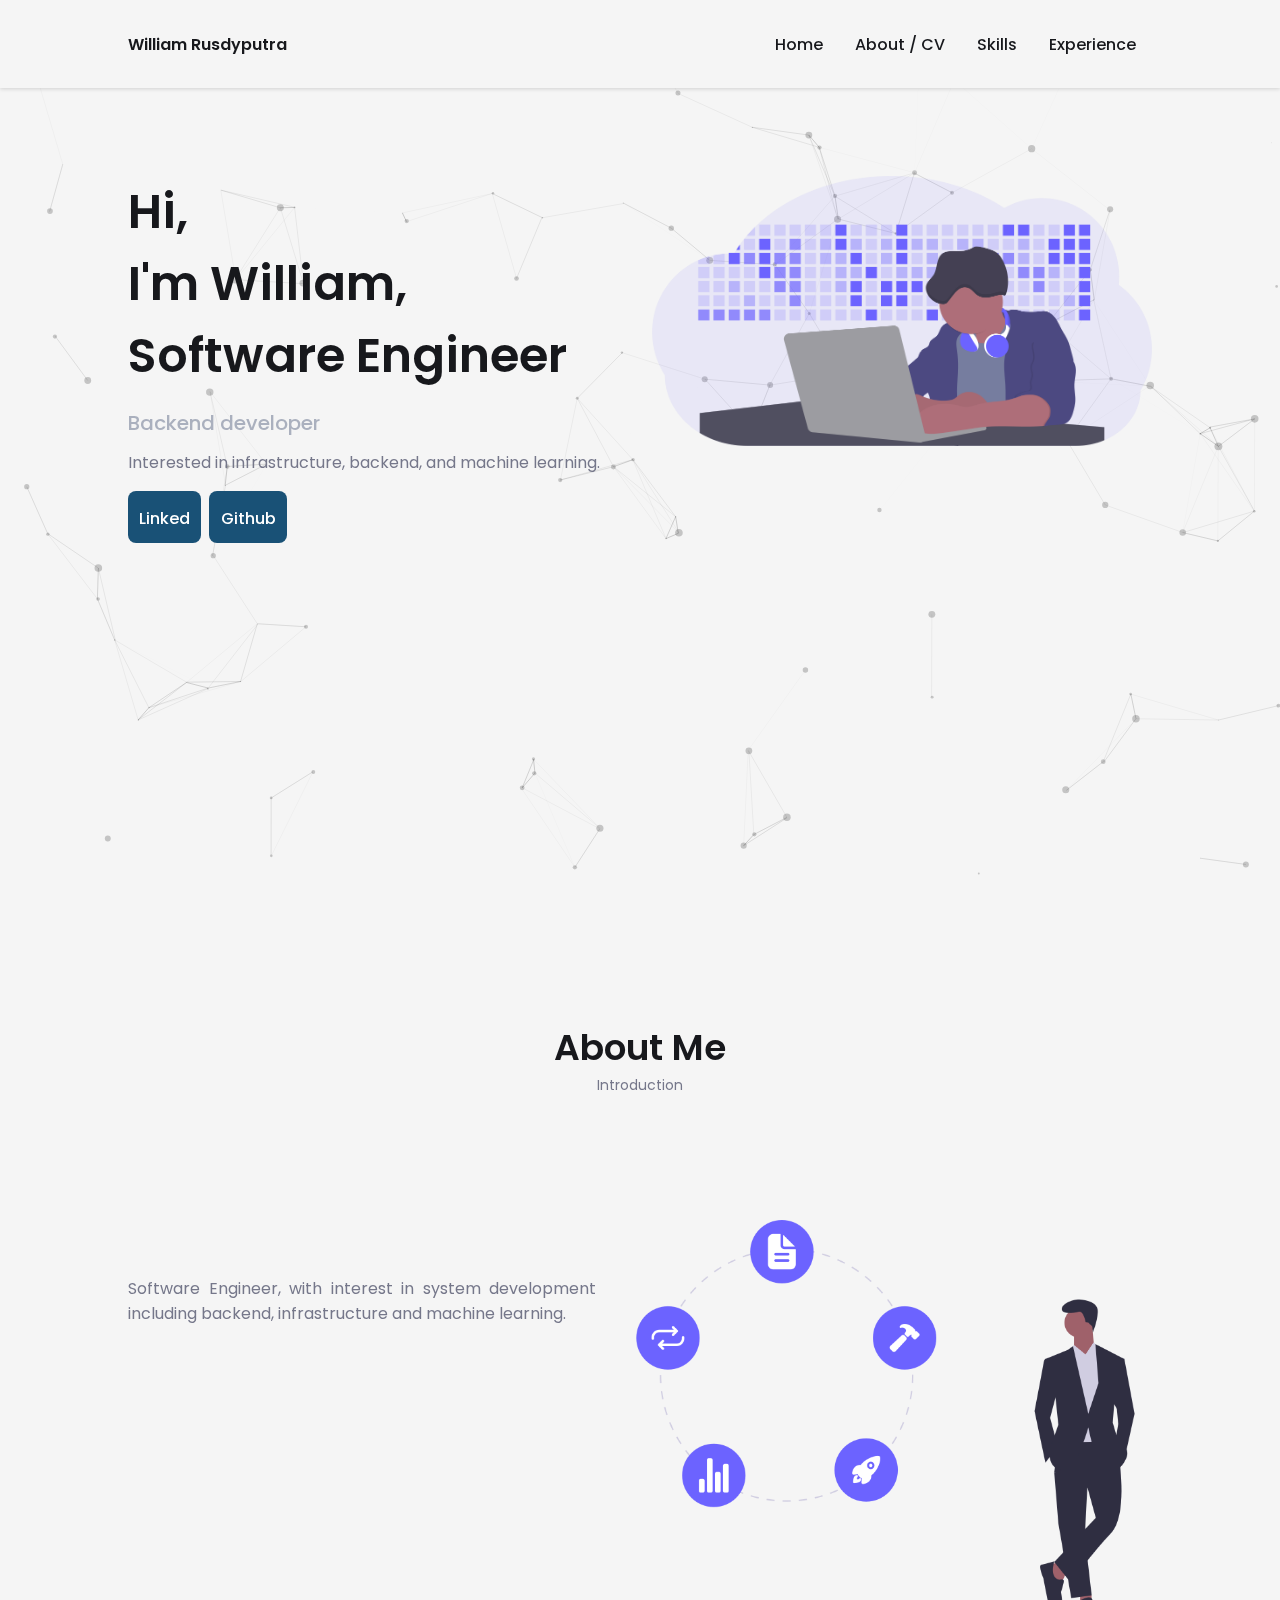
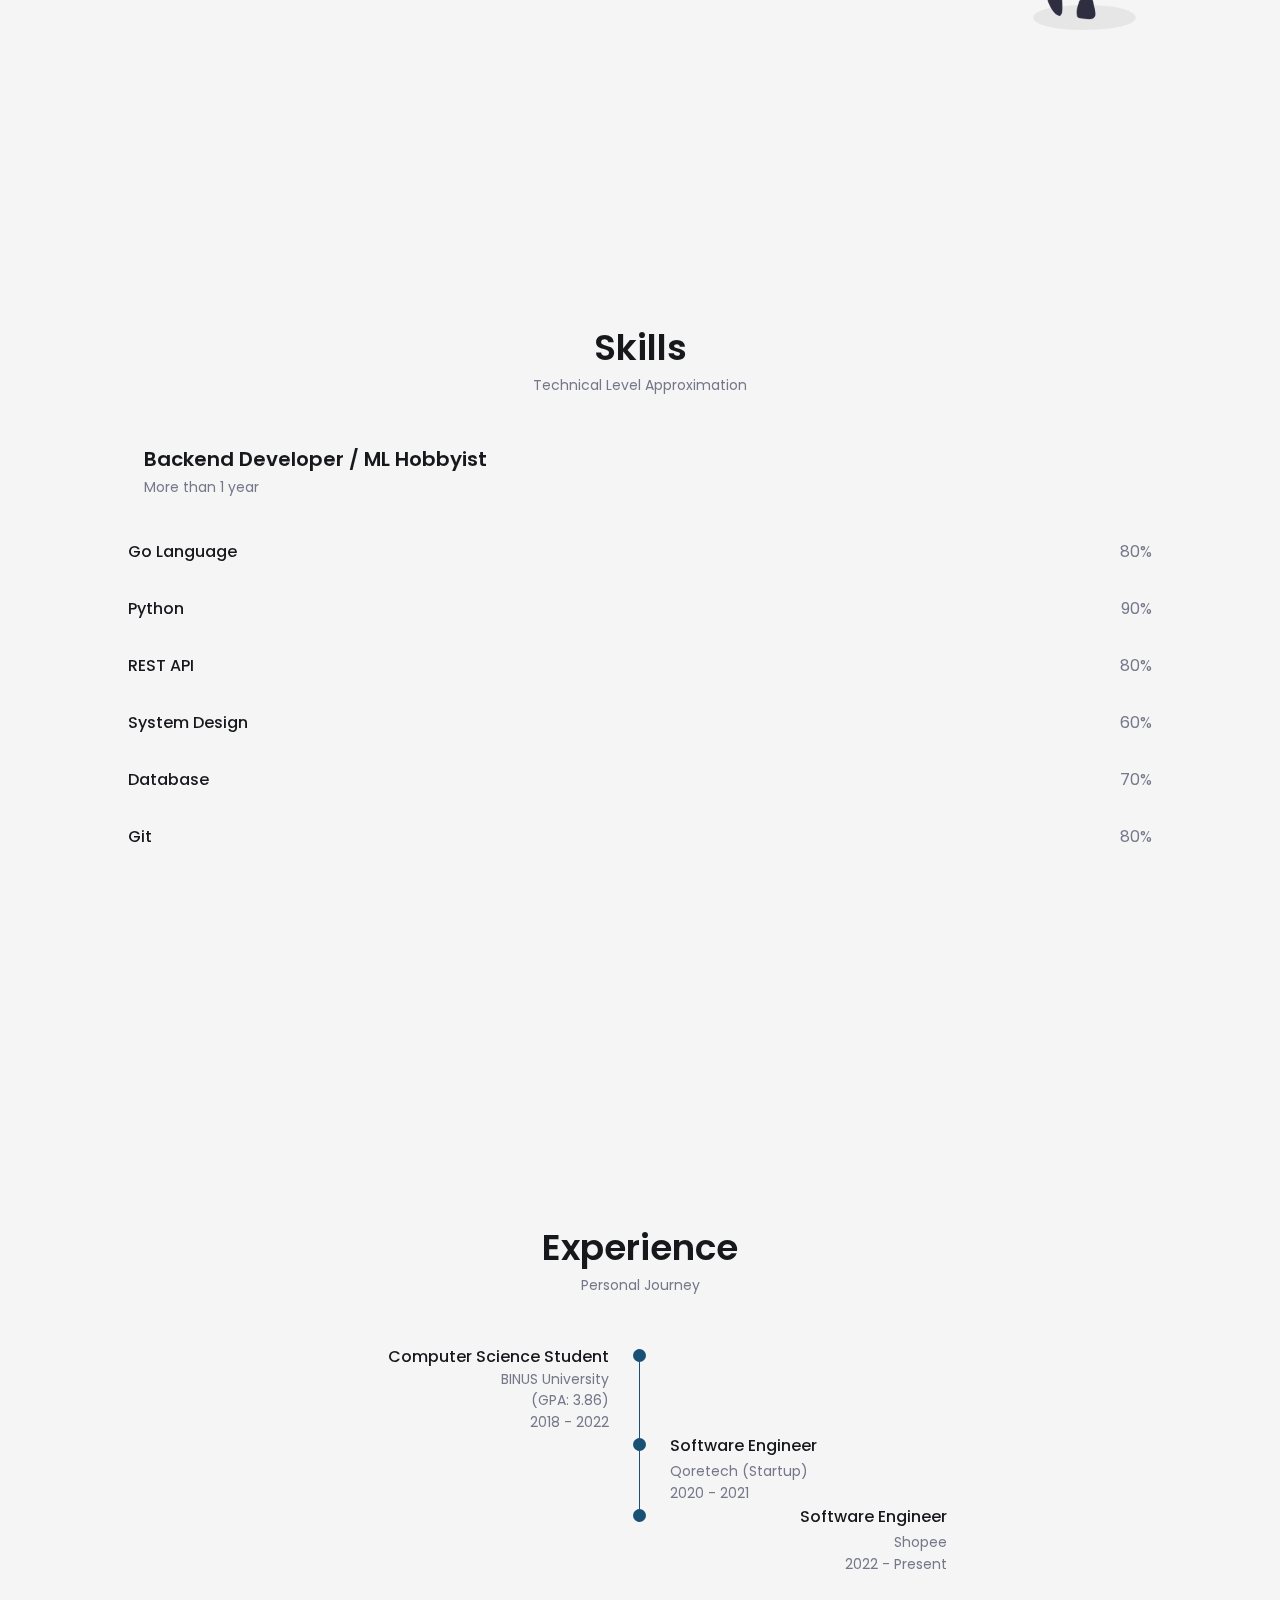
==== commit 2a44f26c: "style change" ====
--- a/index.html
+++ b/index.html
@@ -131,63 +131,54 @@
                                         <h3 class="skills_name"> Go Language </h3>
                                         <span class="skills_number"> 80% </span>
                                     </div>
-                                    <div class="skills_bar">
+                                    <!-- <div class="skills_bar">
                                         <span class="skills_percentage skills_go"></span>
-                                    </div>
+                                    </div> -->
                                 </div>
                                 <div class="skills_data">
                                     <div class="skills_titles">
                                         <h3 class="skills_name"> Python </h3>
                                         <span class="skills_number"> 90% </span>
                                     </div>
-                                    <div class="skills_bar">
+                                    <!-- <div class="skills_bar">
                                         <span class="skills_percentage skills_python"></span>
-                                    </div>
-                                </div>
-                                <div class="skills_data">
-                                    <div class="skills_titles">
-                                        <h3 class="skills_name"> Machine Learning </h3>
-                                        <span class="skills_number"> 80% </span>
-                                    </div>
-                                    <div class="skills_bar">
-                                        <span class="skills_percentage skills_machine-learning"></span>
-                                    </div>
+                                    </div> -->
                                 </div>
                                 <div class="skills_data">
                                     <div class="skills_titles">
                                         <h3 class="skills_name"> REST API </h3>
                                         <span class="skills_number"> 80% </span>
                                     </div>
-                                    <div class="skills_bar">
+                                    <!-- <div class="skills_bar">
                                         <span class="skills_percentage skills_rest-api"></span>
-                                    </div>
+                                    </div> -->
                                 </div>
                                 <div class="skills_data">
                                     <div class="skills_titles">
                                         <h3 class="skills_name"> System Design </h3>
                                         <span class="skills_number"> 60% </span>
                                     </div>
-                                    <div class="skills_bar">
+                                    <!-- <div class="skills_bar">
                                         <span class="skills_percentage skills_system-design"></span>
-                                    </div>
-                                </div>
-                                <!-- <div class="skills_data">
+                                    </div> -->
+                                </div>
+                                <div class="skills_data">
                                     <div class="skills_titles">
                                         <h3 class="skills_name"> Database </h3>
                                         <span class="skills_number"> 70% </span>
                                     </div>
-                                    <div class="skills_bar">
+                                    <!-- <div class="skills_bar">
                                         <span class="skills_percentage skills_database"></span>
-                                    </div>
-                                </div> -->
+                                    </div> -->
+                                </div>
                                 <div class="skills_data">
                                     <div class="skills_titles">
                                         <h3 class="skills_name"> Git </h3>
                                         <span class="skills_number"> 80% </span>
                                     </div>
-                                    <div class="skills_bar">
+                                    <!-- <div class="skills_bar">
                                         <span class="skills_percentage skills_git"></span>
-                                    </div>
+                                    </div> -->
                                 </div>
                             </div>
                         </div>
@@ -224,7 +215,7 @@
 
                                 <div>
                                     <span class="experience_rounder"></span>
-                                    <!-- <span class="experience_line"></span> -->
+                                    <span class="experience_line"></span>
                                 </div>
 
                                 <div>
@@ -245,7 +236,7 @@
                                     <!-- <span class="experience_line"></span> -->
                                 </div>
 
-                                <div>
+                                <div class="experience_detail">
                                     <h3 class="experience_title"> Software Engineer </h3>
                                     <span class="experience_subtitle"> Shopee </span>
                                     <div class="experience_calendar">
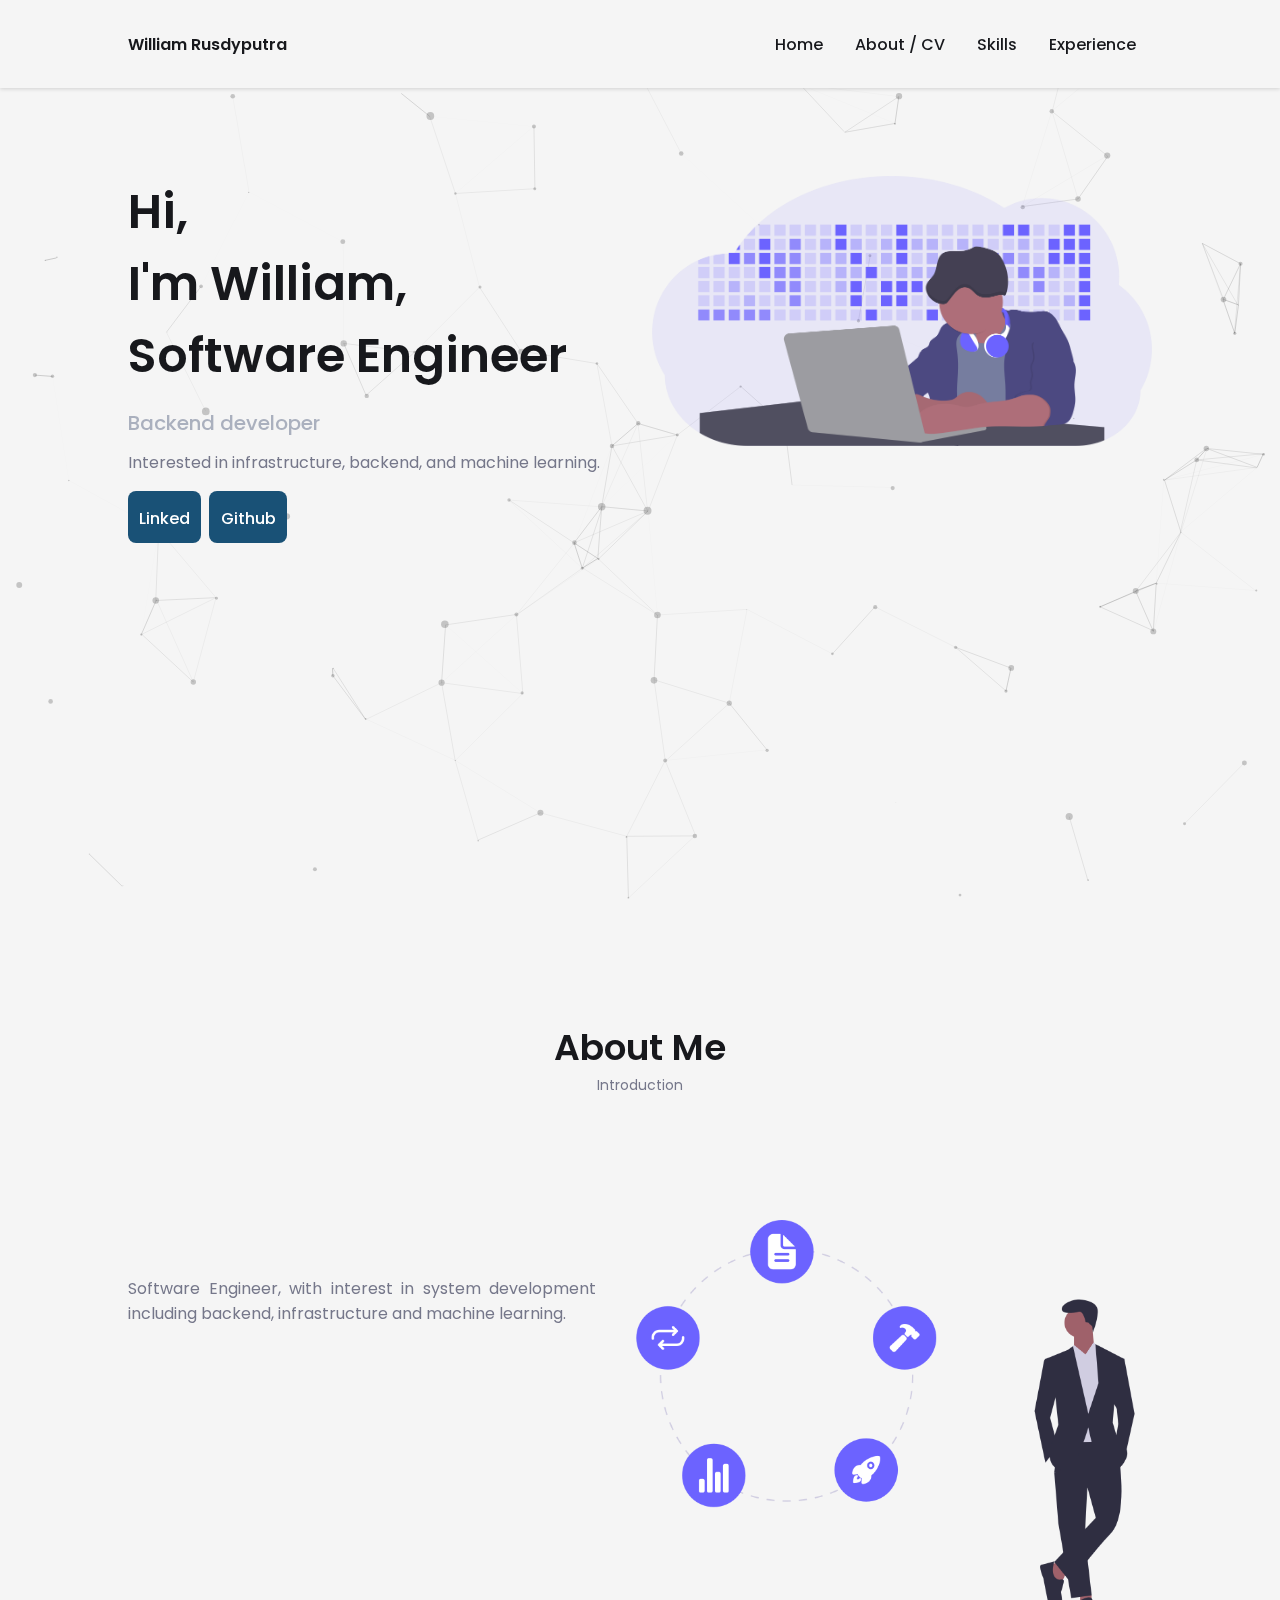
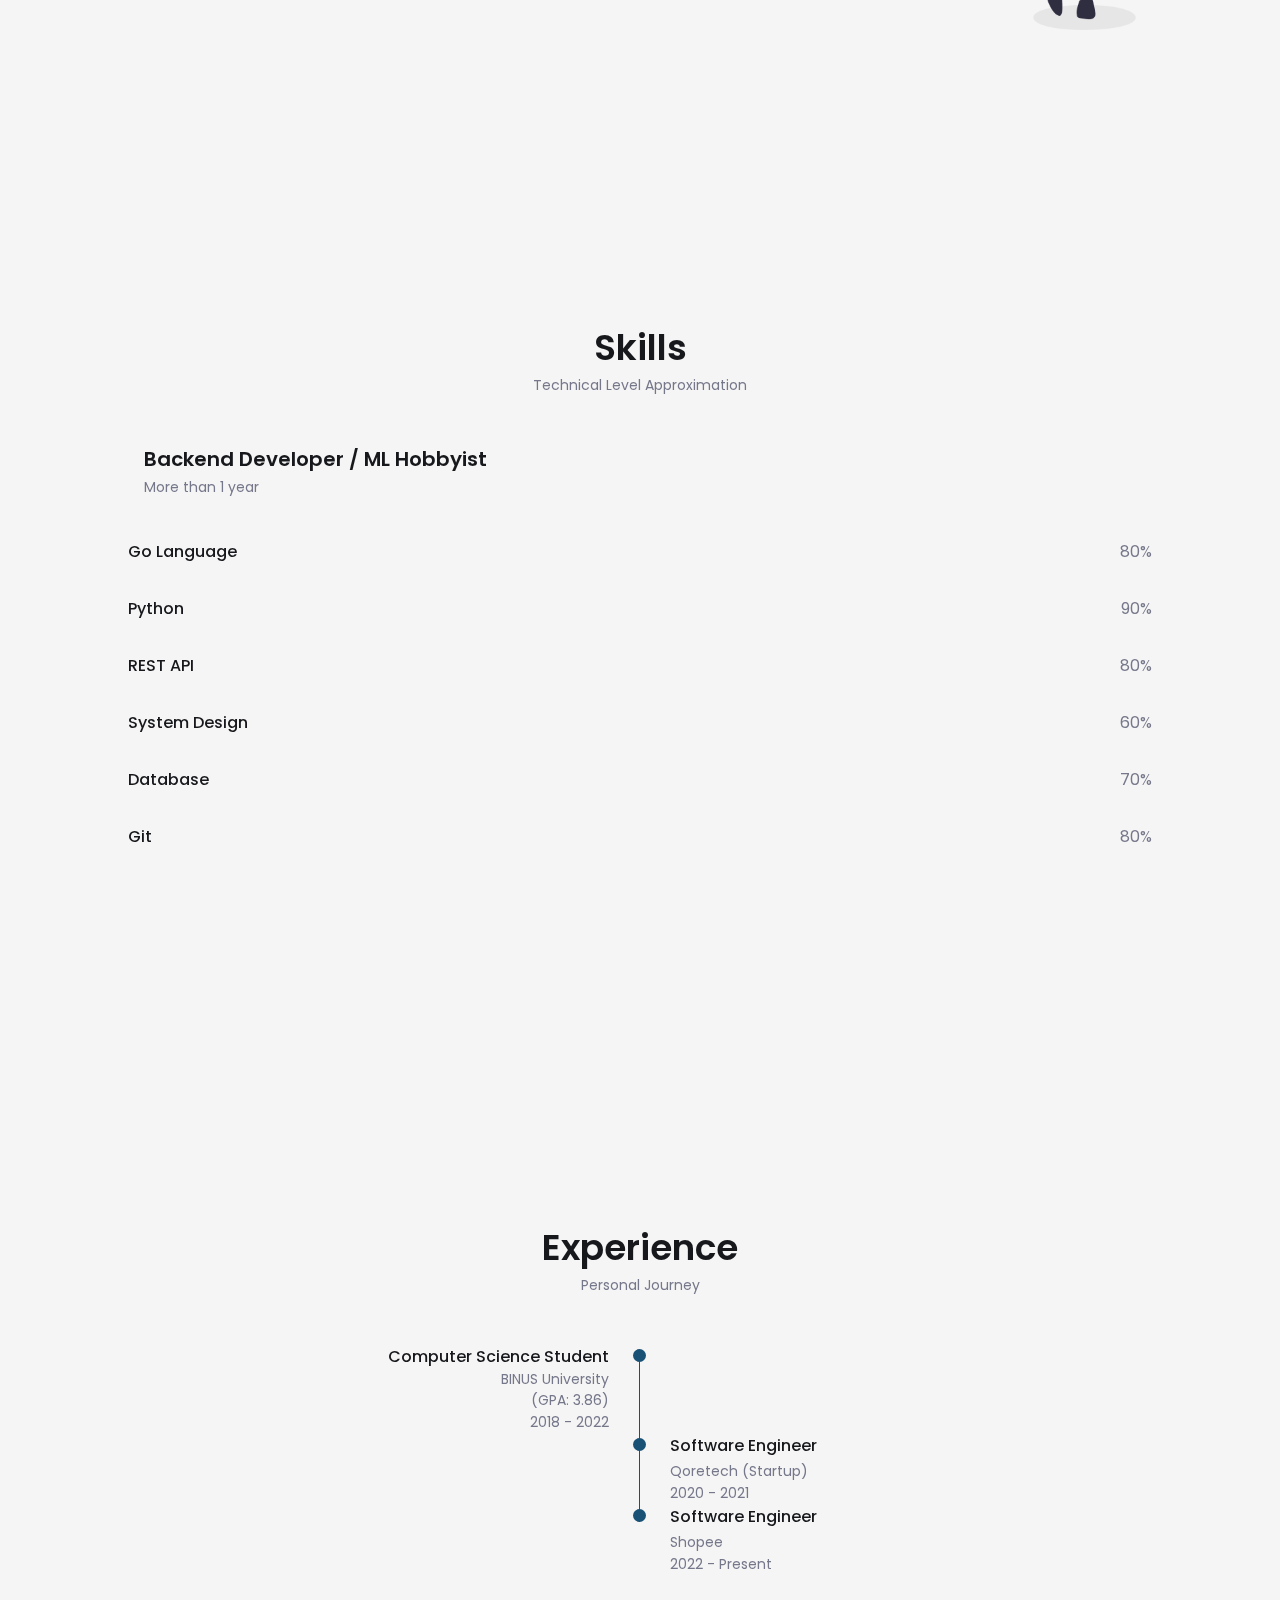
==== commit a005a424: "style change" ====
--- a/index.html
+++ b/index.html
@@ -236,7 +236,7 @@
                                     <!-- <span class="experience_line"></span> -->
                                 </div>
 
-                                <div class="experience_detail">
+                                <div>
                                     <h3 class="experience_title"> Software Engineer </h3>
                                     <span class="experience_subtitle"> Shopee </span>
                                     <div class="experience_calendar">
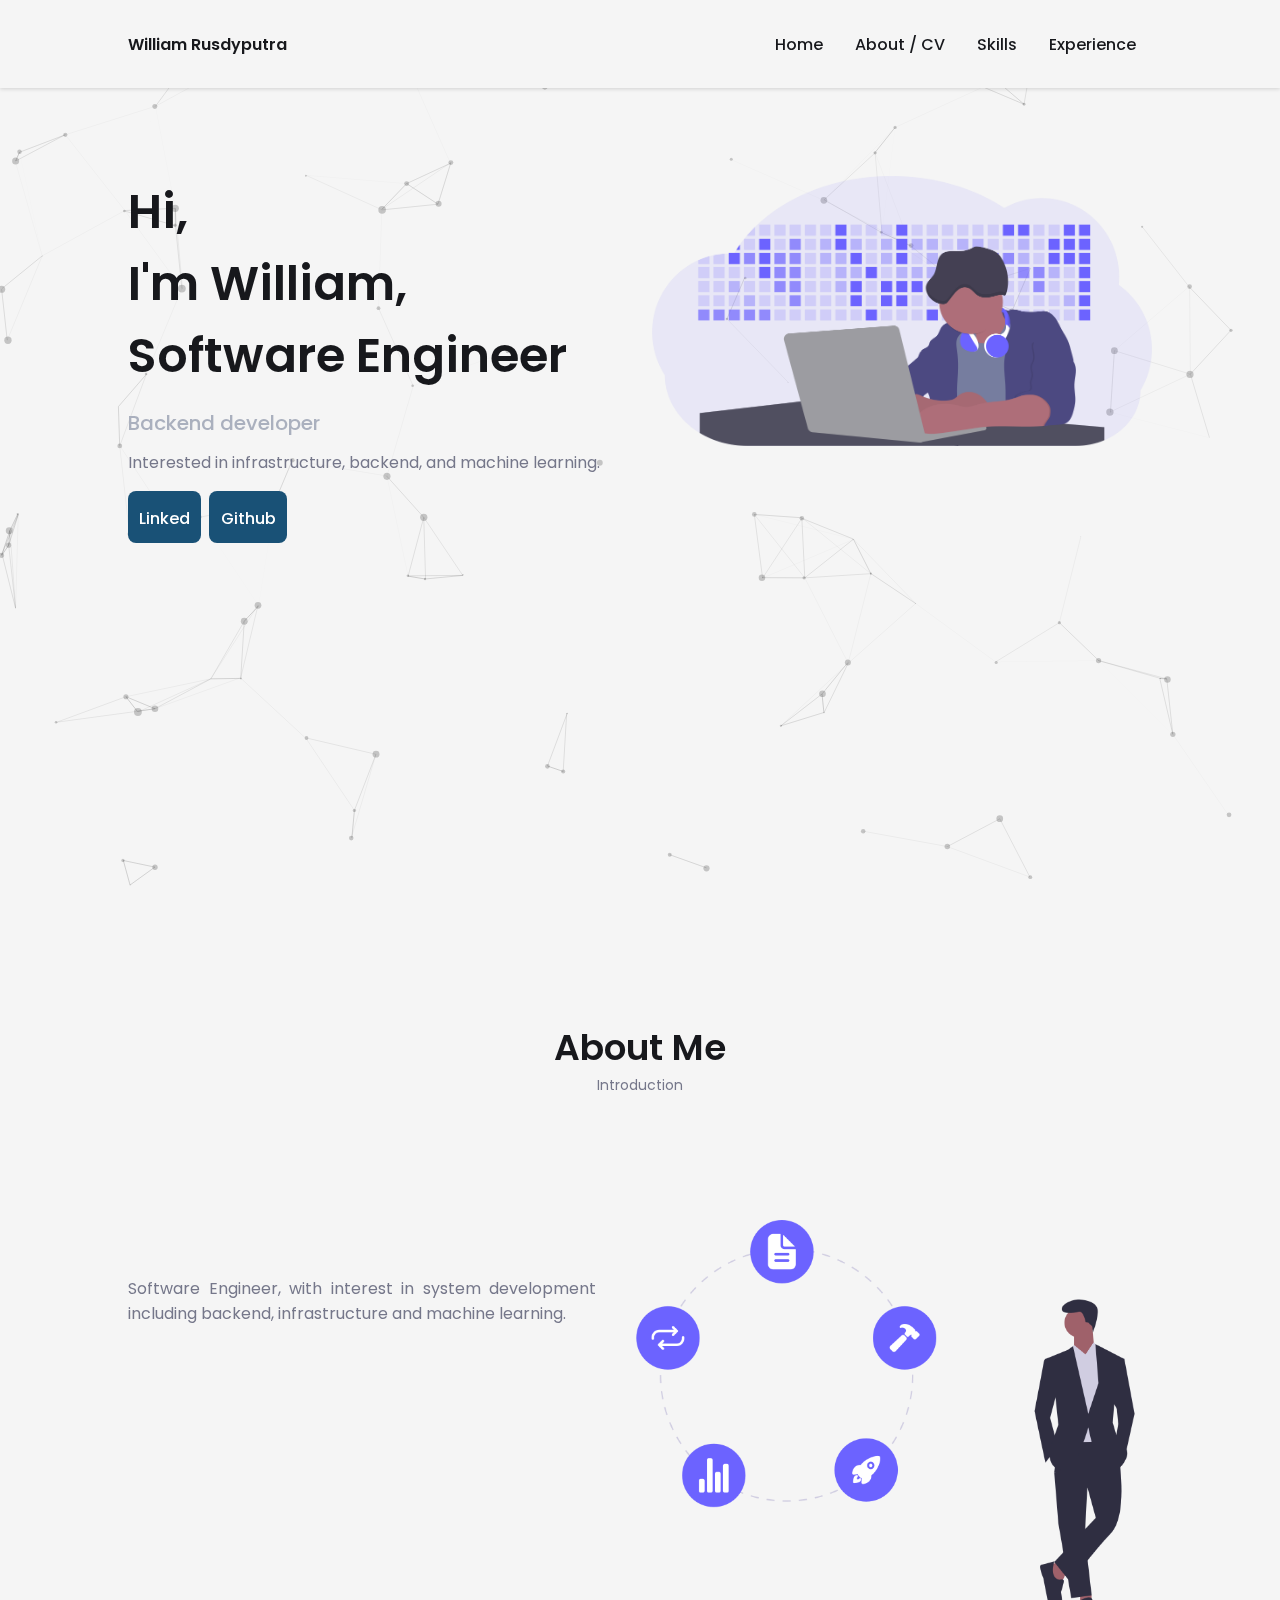
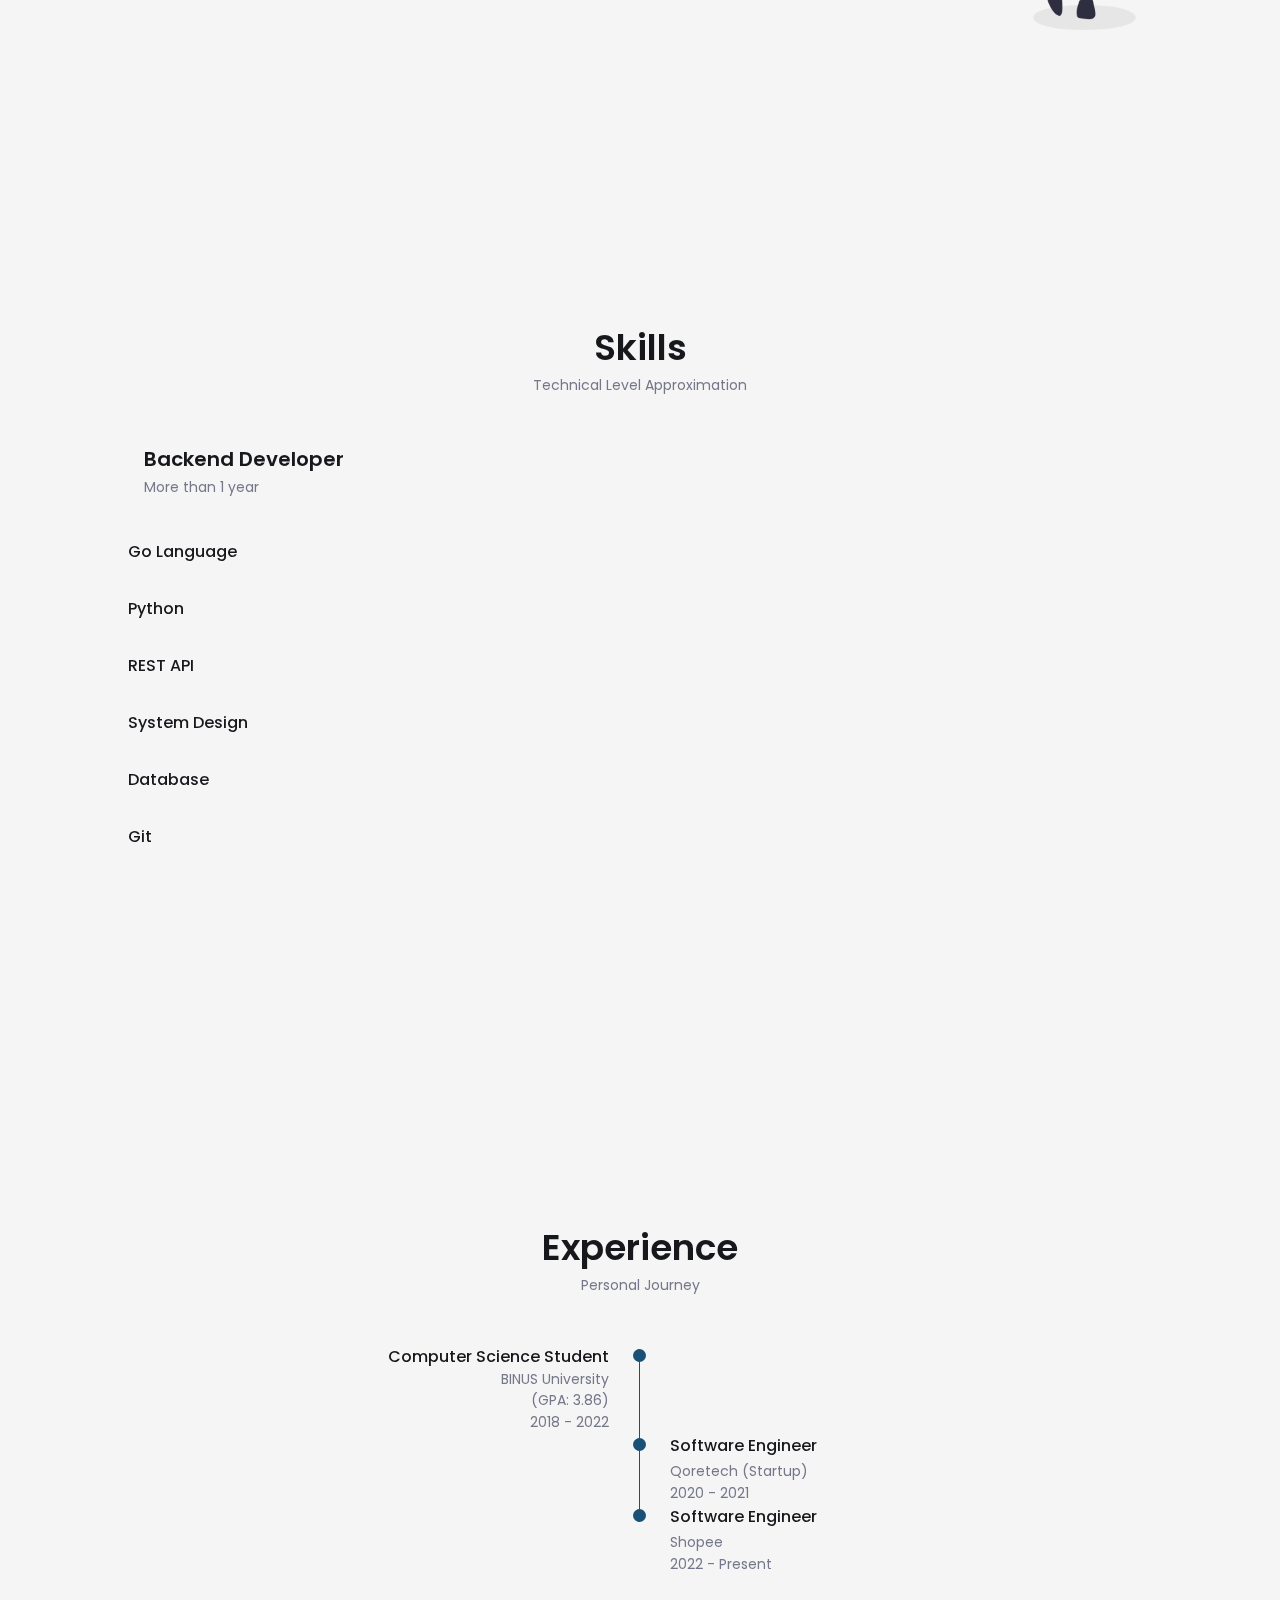
==== commit 780bb35e: "style change" ====
--- a/index.html
+++ b/index.html
@@ -120,7 +120,7 @@
                                 <i class="uil uil-brackets-curly skills_icon"></i>
 
                                 <div>
-                                    <h1 class="skills_title"> Backend Developer / ML Hobbyist</h1>
+                                    <h1 class="skills_title"> Backend Developer </h1>
                                     <span class="skills_subtitle"> More than 1 year </span>
                                 </div>
                             </div>
@@ -129,7 +129,7 @@
                                 <div class="skills_data">
                                     <div class="skills_titles">
                                         <h3 class="skills_name"> Go Language </h3>
-                                        <span class="skills_number"> 80% </span>
+                                        <!-- <span class="skills_number"> 80% </span> -->
                                     </div>
                                     <!-- <div class="skills_bar">
                                         <span class="skills_percentage skills_go"></span>
@@ -138,7 +138,7 @@
                                 <div class="skills_data">
                                     <div class="skills_titles">
                                         <h3 class="skills_name"> Python </h3>
-                                        <span class="skills_number"> 90% </span>
+                                        <!-- <span class="skills_number"> 90% </span> -->
                                     </div>
                                     <!-- <div class="skills_bar">
                                         <span class="skills_percentage skills_python"></span>
@@ -147,7 +147,7 @@
                                 <div class="skills_data">
                                     <div class="skills_titles">
                                         <h3 class="skills_name"> REST API </h3>
-                                        <span class="skills_number"> 80% </span>
+                                        <!-- <span class="skills_number"> 80% </span> -->
                                     </div>
                                     <!-- <div class="skills_bar">
                                         <span class="skills_percentage skills_rest-api"></span>
@@ -156,7 +156,7 @@
                                 <div class="skills_data">
                                     <div class="skills_titles">
                                         <h3 class="skills_name"> System Design </h3>
-                                        <span class="skills_number"> 60% </span>
+                                        <!-- <span class="skills_number"> 60% </span> -->
                                     </div>
                                     <!-- <div class="skills_bar">
                                         <span class="skills_percentage skills_system-design"></span>
@@ -165,7 +165,7 @@
                                 <div class="skills_data">
                                     <div class="skills_titles">
                                         <h3 class="skills_name"> Database </h3>
-                                        <span class="skills_number"> 70% </span>
+                                        <!-- <span class="skills_number"> 70% </span> -->
                                     </div>
                                     <!-- <div class="skills_bar">
                                         <span class="skills_percentage skills_database"></span>
@@ -174,7 +174,7 @@
                                 <div class="skills_data">
                                     <div class="skills_titles">
                                         <h3 class="skills_name"> Git </h3>
-                                        <span class="skills_number"> 80% </span>
+                                        <!-- <span class="skills_number"> 80% </span> -->
                                     </div>
                                     <!-- <div class="skills_bar">
                                         <span class="skills_percentage skills_git"></span>
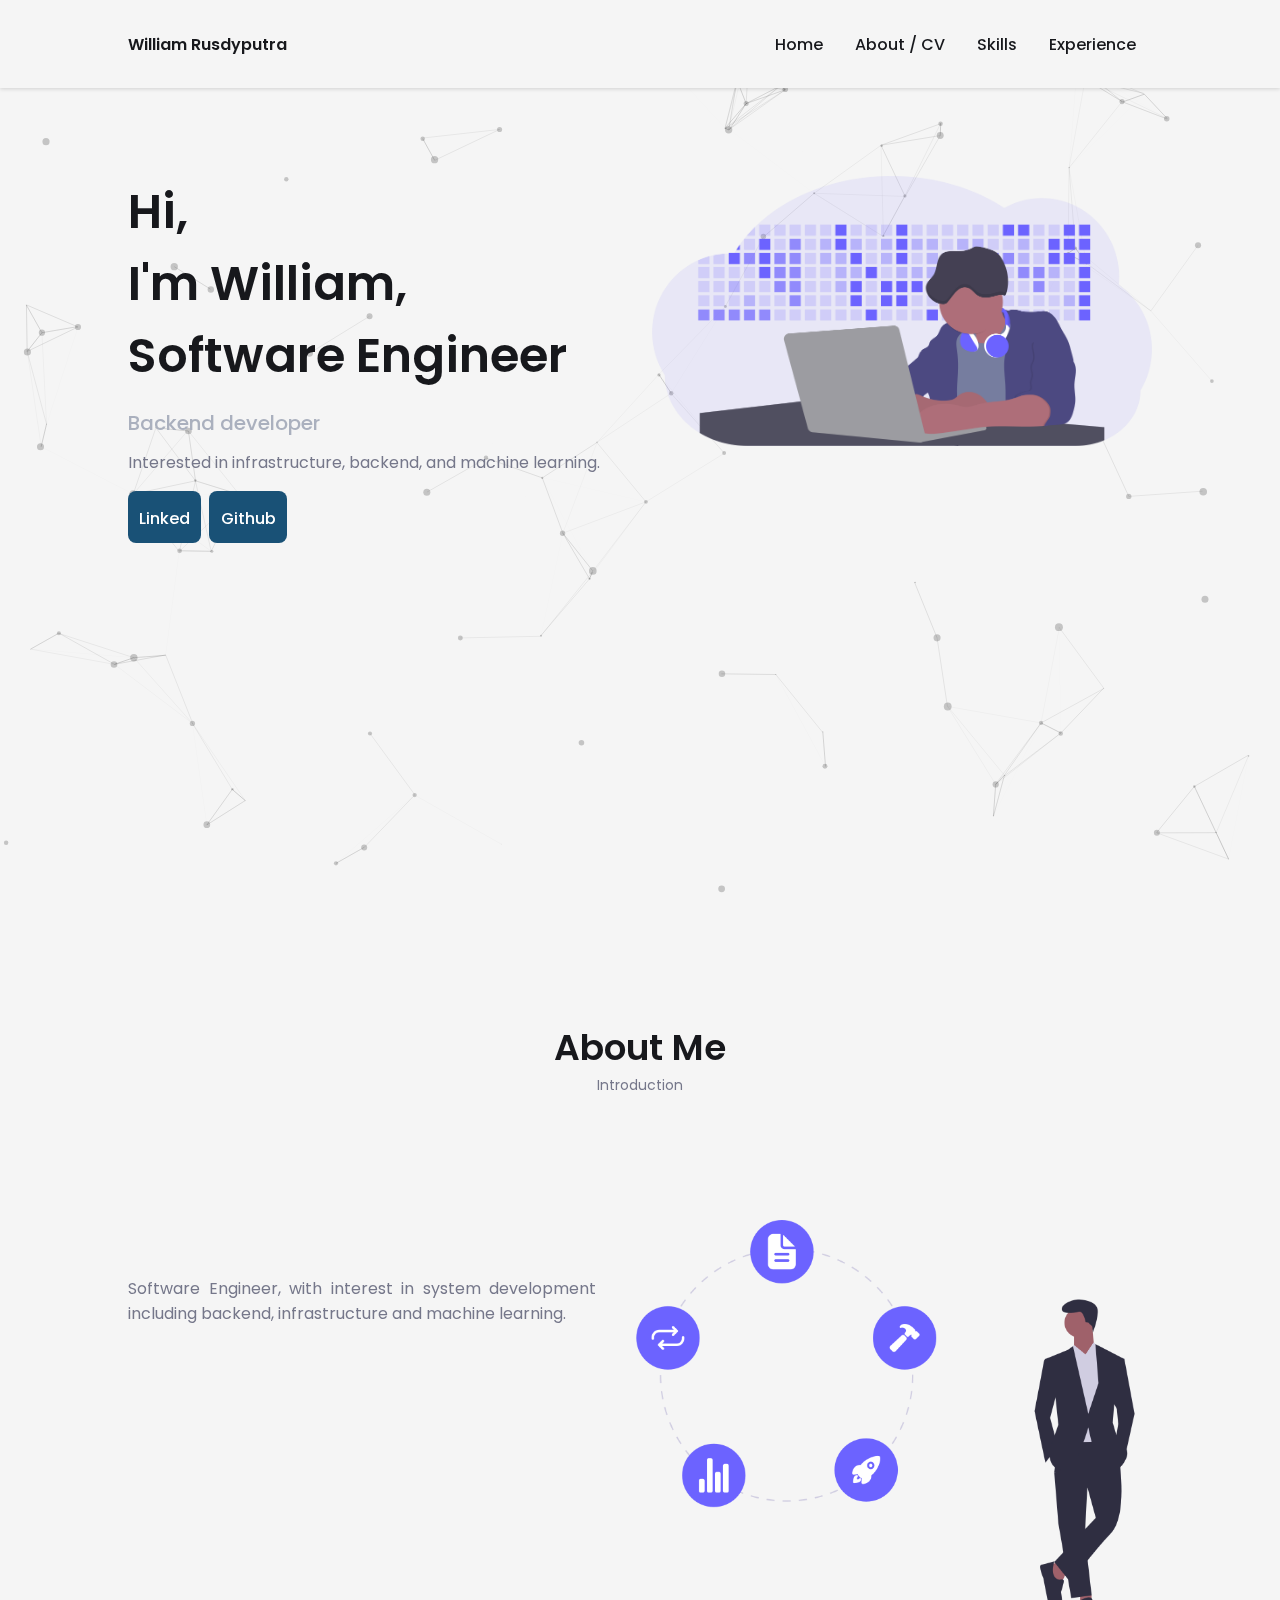
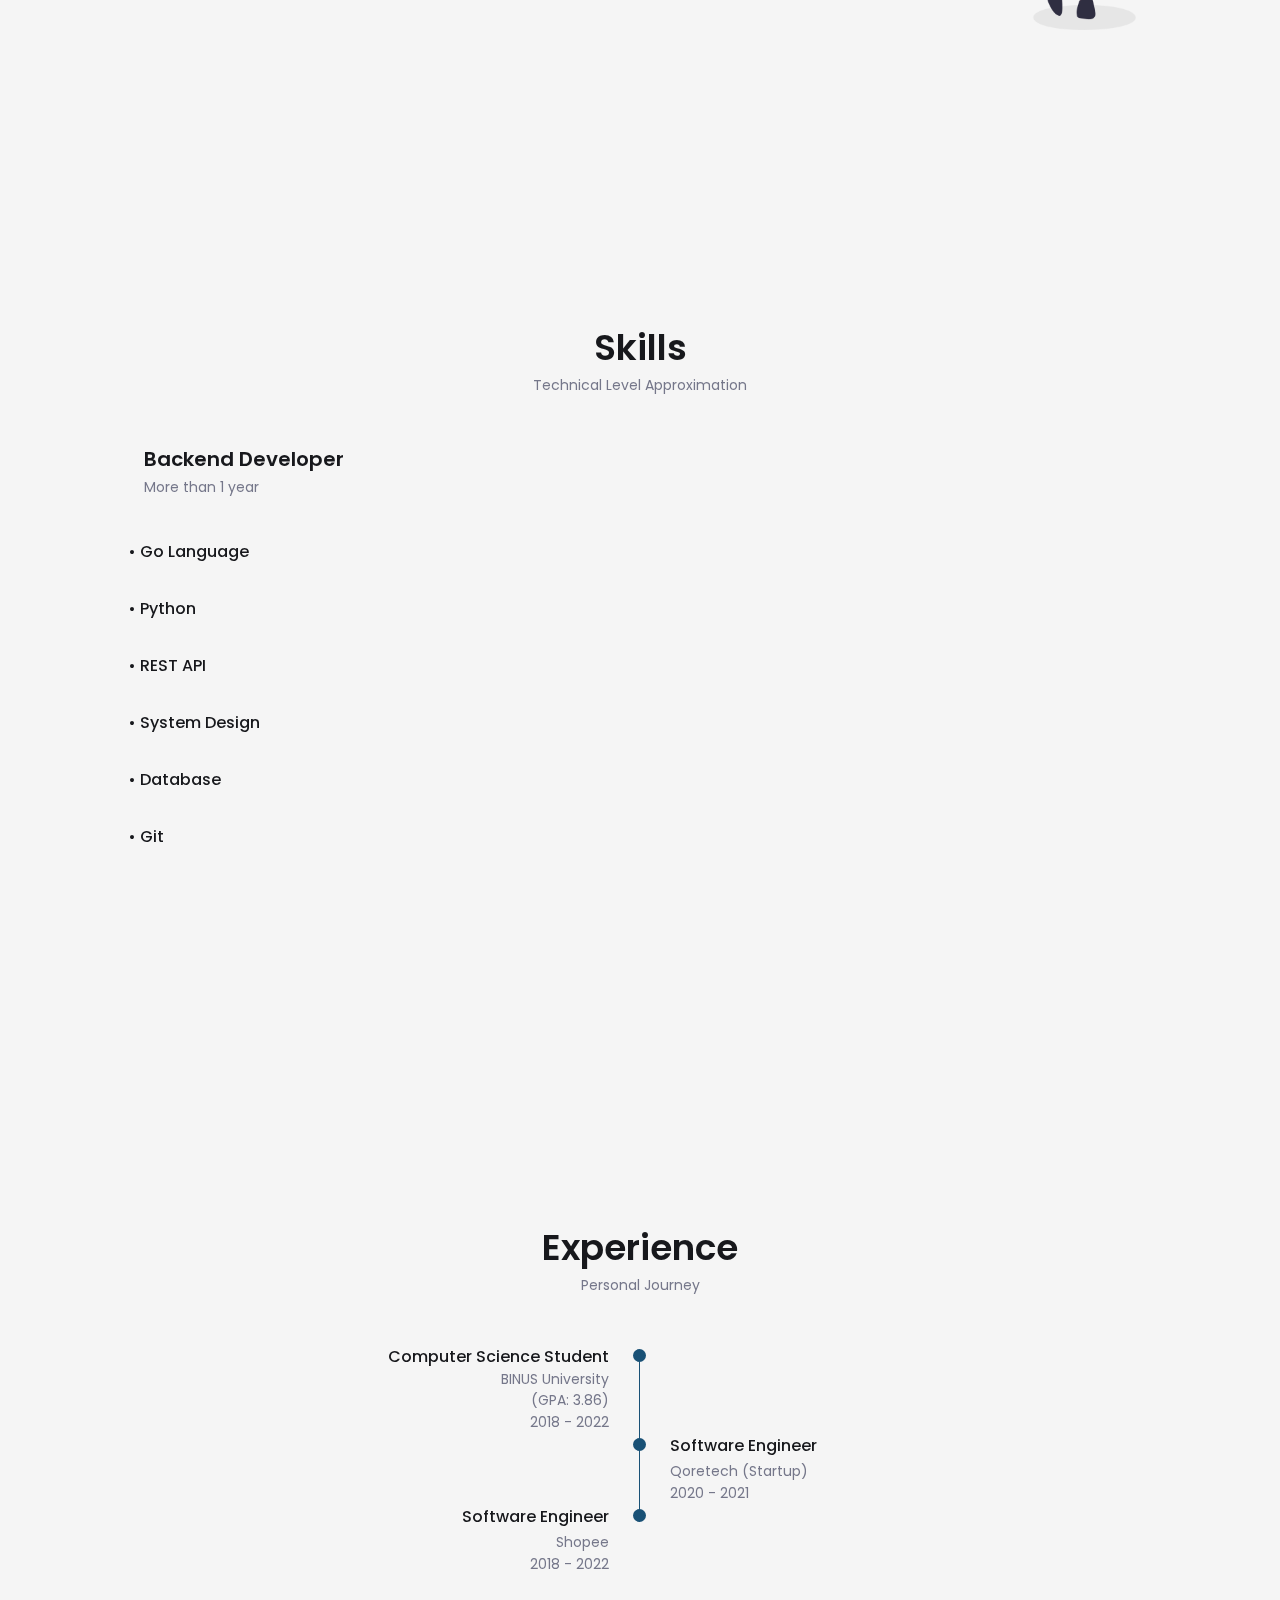
==== commit 8d778593: "style change" ====
--- a/index.html
+++ b/index.html
@@ -128,7 +128,7 @@
                             <div class="skills_list grid">
                                 <div class="skills_data">
                                     <div class="skills_titles">
-                                        <h3 class="skills_name"> Go Language </h3>
+                                        <h3 class="skills_name"> &bull; Go Language </h3>
                                         <!-- <span class="skills_number"> 80% </span> -->
                                     </div>
                                     <!-- <div class="skills_bar">
@@ -137,7 +137,7 @@
                                 </div>
                                 <div class="skills_data">
                                     <div class="skills_titles">
-                                        <h3 class="skills_name"> Python </h3>
+                                        <h3 class="skills_name"> &bull; Python </h3>
                                         <!-- <span class="skills_number"> 90% </span> -->
                                     </div>
                                     <!-- <div class="skills_bar">
@@ -146,7 +146,7 @@
                                 </div>
                                 <div class="skills_data">
                                     <div class="skills_titles">
-                                        <h3 class="skills_name"> REST API </h3>
+                                        <h3 class="skills_name"> &bull; REST API </h3>
                                         <!-- <span class="skills_number"> 80% </span> -->
                                     </div>
                                     <!-- <div class="skills_bar">
@@ -155,7 +155,7 @@
                                 </div>
                                 <div class="skills_data">
                                     <div class="skills_titles">
-                                        <h3 class="skills_name"> System Design </h3>
+                                        <h3 class="skills_name"> &bull; System Design </h3>
                                         <!-- <span class="skills_number"> 60% </span> -->
                                     </div>
                                     <!-- <div class="skills_bar">
@@ -164,7 +164,7 @@
                                 </div>
                                 <div class="skills_data">
                                     <div class="skills_titles">
-                                        <h3 class="skills_name"> Database </h3>
+                                        <h3 class="skills_name"> &bull; Database </h3>
                                         <!-- <span class="skills_number"> 70% </span> -->
                                     </div>
                                     <!-- <div class="skills_bar">
@@ -173,7 +173,7 @@
                                 </div>
                                 <div class="skills_data">
                                     <div class="skills_titles">
-                                        <h3 class="skills_name"> Git </h3>
+                                        <h3 class="skills_name"> &bull; Git </h3>
                                         <!-- <span class="skills_number"> 80% </span> -->
                                     </div>
                                     <!-- <div class="skills_bar">
@@ -229,20 +229,18 @@
                             </div>
 
                             <div class="experience_data">
-                                <div></div>
-
-                                <div>
-                                    <span class="experience_rounder"></span>
-                                    <!-- <span class="experience_line"></span> -->
-                                </div>
-
-                                <div>
+                                <div class="experience_detail">
                                     <h3 class="experience_title"> Software Engineer </h3>
                                     <span class="experience_subtitle"> Shopee </span>
                                     <div class="experience_calendar">
                                         <i class="uil uil-calendar-alt"></i>
-                                        2022 - Present
-                                    </div>
+                                        2018 - 2022
+                                    </div>
+                                </div>
+
+                                <div>
+                                    <span class="experience_rounder"></span>
+                                    <!-- <span class="experience_line"></span> -->
                                 </div>
                             </div>
 
